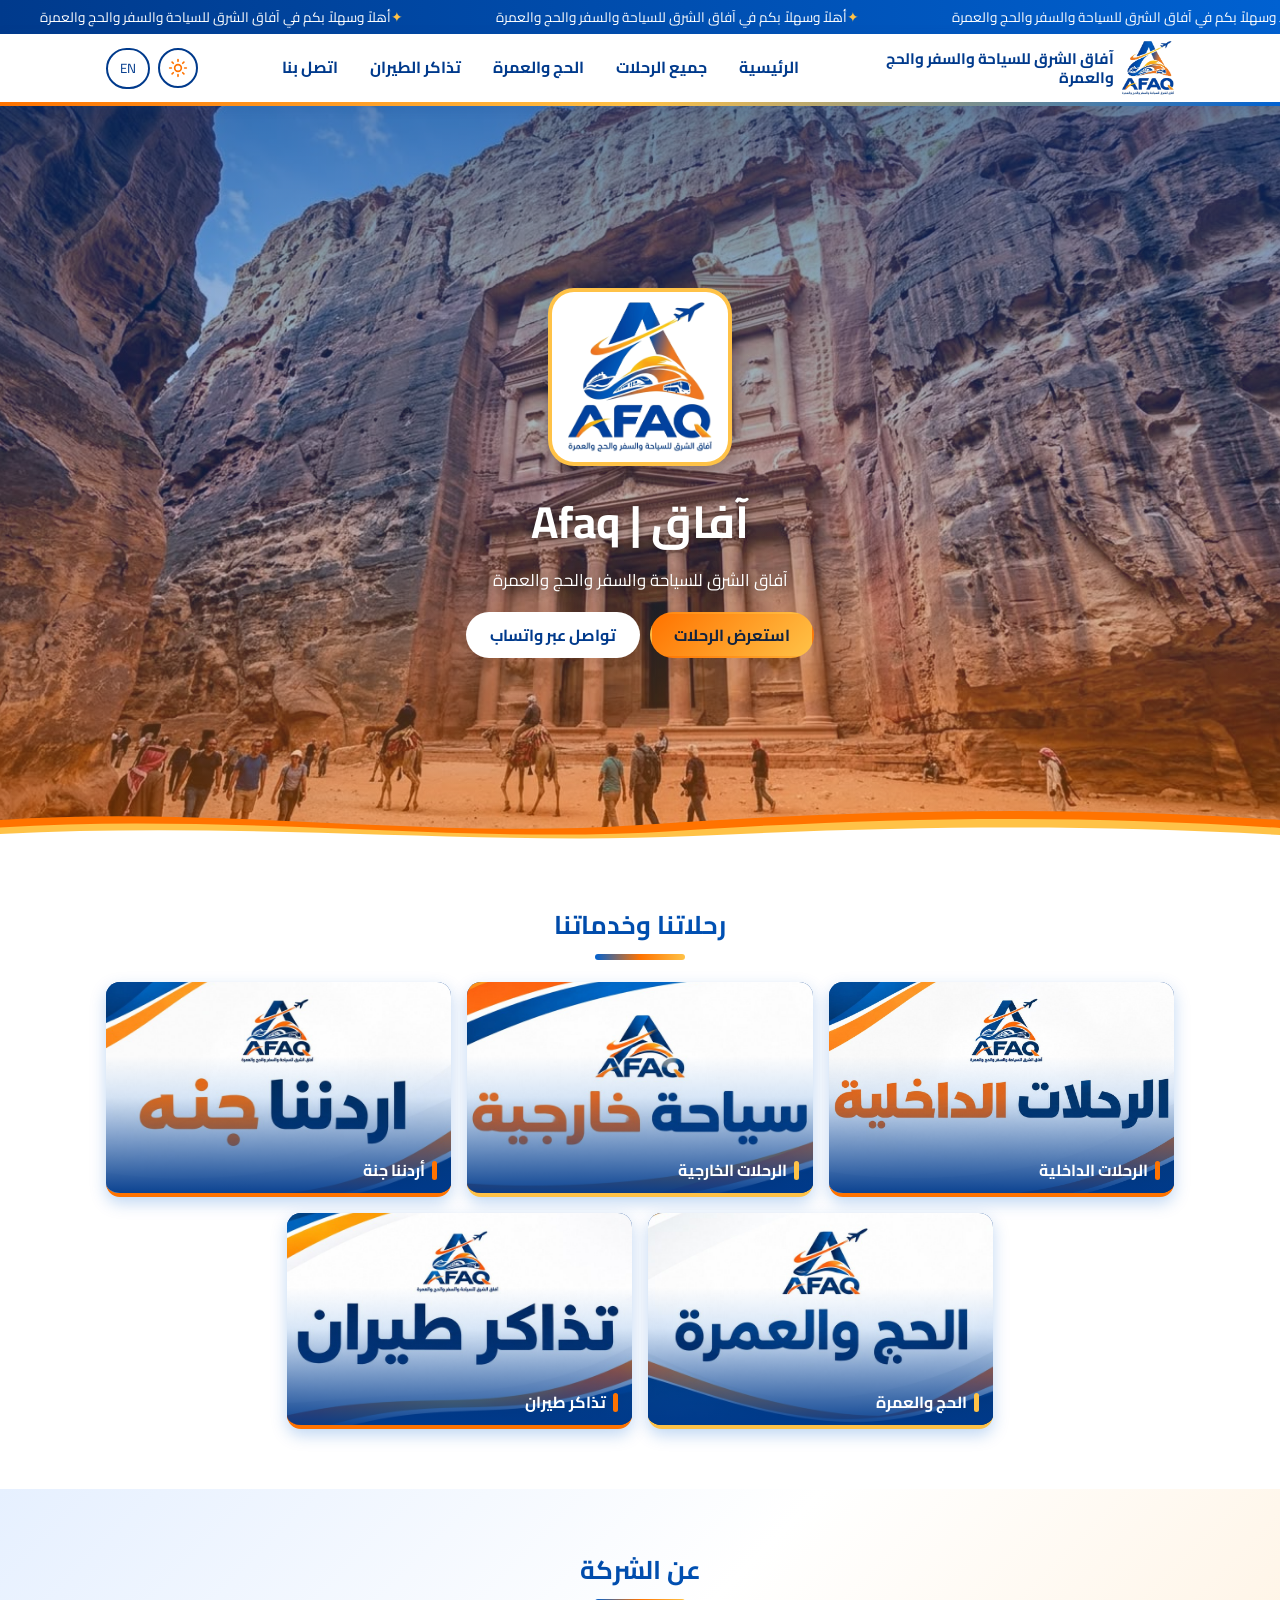
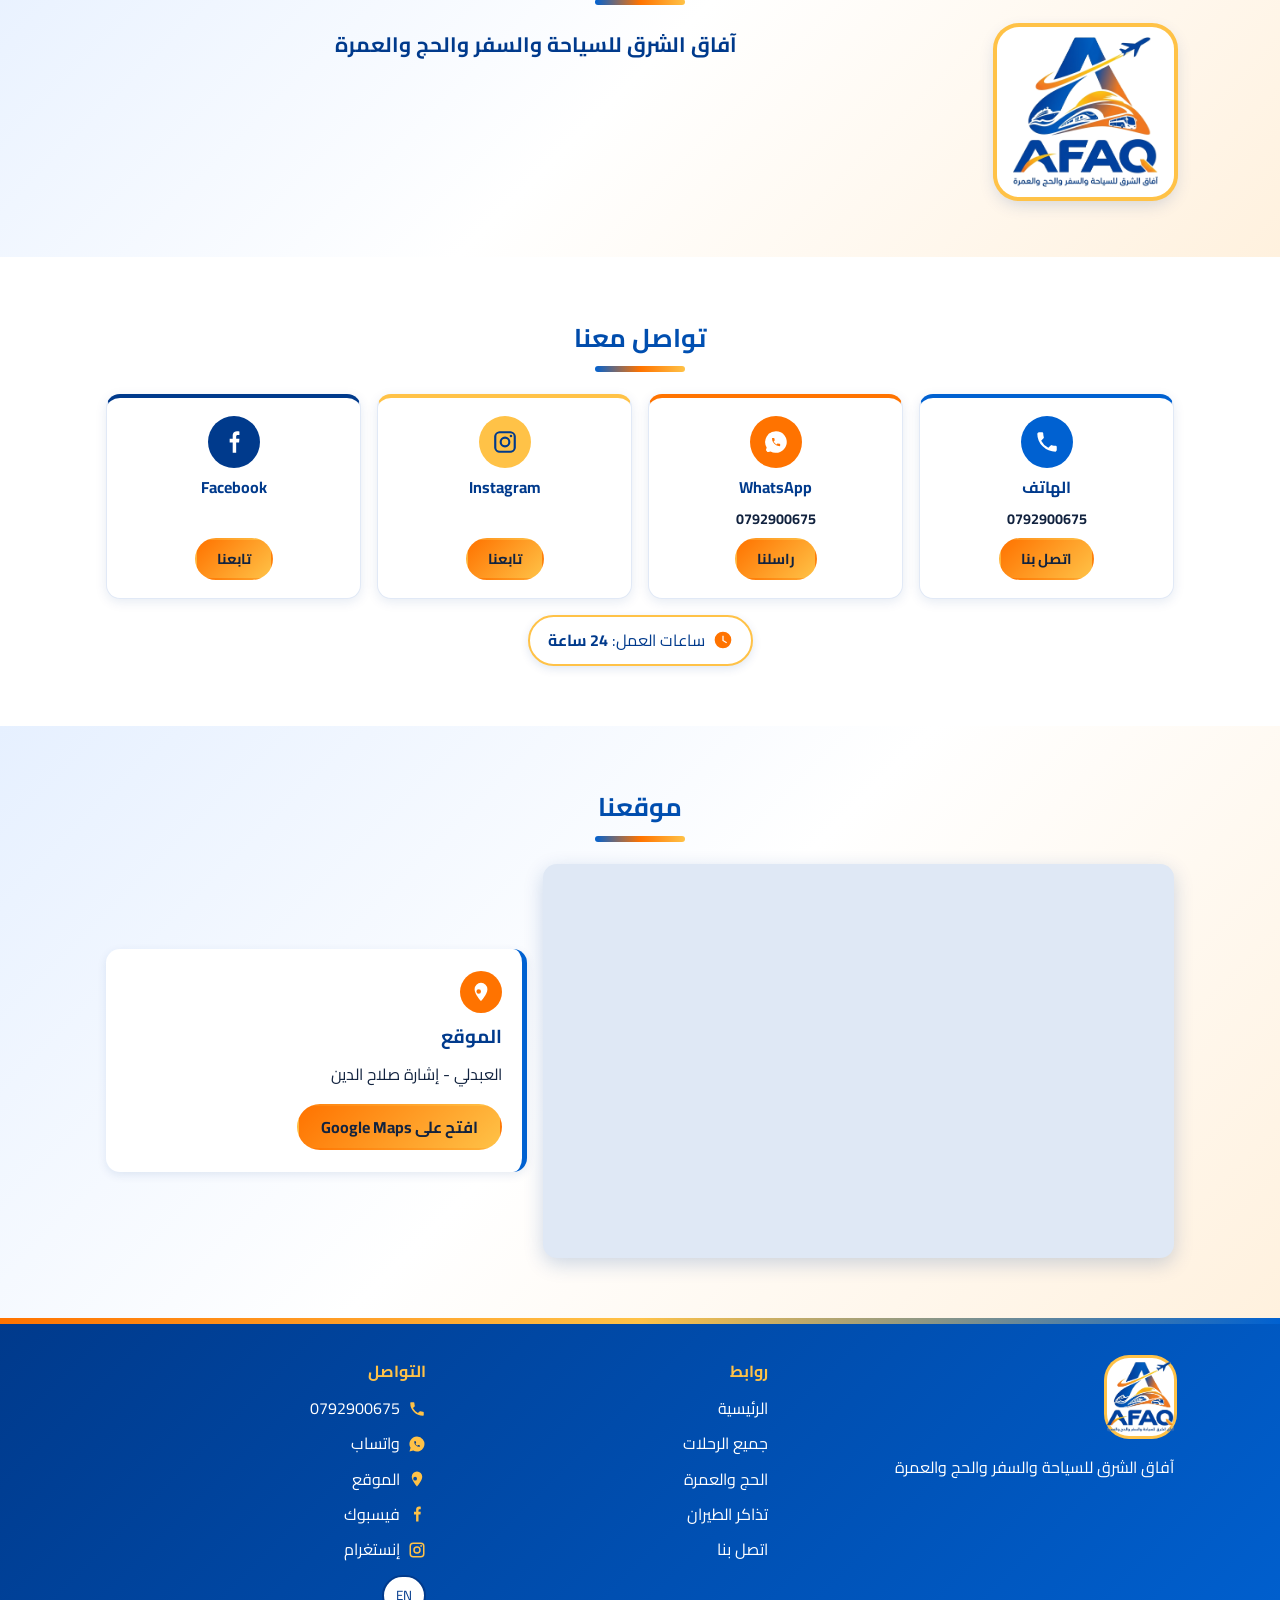
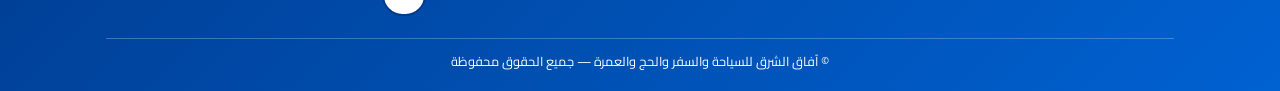
==== index.html @ 0cf2a1f5 "Update index.html" ====
<!DOCTYPE html>
<html lang="ar" dir="rtl">
<head>
    <link rel="icon" type="image/x-icon" href="favicon.png">
<meta charset="utf-8">
<meta name="viewport" content="width=device-width, initial-scale=1">
<title>آفاق | Afaq</title>
<link rel="icon" href="assets/logo/afaq-logo.png">
<link rel="stylesheet" href="css/style.css">
<link rel="stylesheet" href="css/responsive.css">
<link rel="stylesheet" href="css/pages.css">
<script>try{if(localStorage.getItem("afaq-theme")==="dark")document.documentElement.setAttribute("data-theme","dark")}catch(e){}</script>
<link rel="stylesheet" href="css/theme.css">
</head>
<body data-titlekey="brand">
<div class="ticker" role="marquee" aria-label="news"><div class="ticker-view"><div class="ticker-track" aria-live="off"><span data-i18n="ticker">أهلاً وسهلاً بكم في آفاق الشرق للسياحة والسفر والحج والعمرة</span><span data-i18n="ticker">أهلاً وسهلاً بكم في آفاق الشرق للسياحة والسفر والحج والعمرة</span><span data-i18n="ticker">أهلاً وسهلاً بكم في آفاق الشرق للسياحة والسفر والحج والعمرة</span><span data-i18n="ticker">أهلاً وسهلاً بكم في آفاق الشرق للسياحة والسفر والحج والعمرة</span><span data-i18n="ticker">أهلاً وسهلاً بكم في آفاق الشرق للسياحة والسفر والحج والعمرة</span><span data-i18n="ticker">أهلاً وسهلاً بكم في آفاق الشرق للسياحة والسفر والحج والعمرة</span><span data-i18n="ticker">أهلاً وسهلاً بكم في آفاق الشرق للسياحة والسفر والحج والعمرة</span><span data-i18n="ticker">أهلاً وسهلاً بكم في آفاق الشرق للسياحة والسفر والحج والعمرة</span><span data-i18n="ticker">أهلاً وسهلاً بكم في آفاق الشرق للسياحة والسفر والحج والعمرة</span><span data-i18n="ticker">أهلاً وسهلاً بكم في آفاق الشرق للسياحة والسفر والحج والعمرة</span><span data-i18n="ticker">أهلاً وسهلاً بكم في آفاق الشرق للسياحة والسفر والحج والعمرة</span><span data-i18n="ticker">أهلاً وسهلاً بكم في آفاق الشرق للسياحة والسفر والحج والعمرة</span></div></div></div>
<header class="nav"><div class="container">
<a class="nav-logo" href="index.html" aria-label="Afaq"><img src="assets/logo/afaq-logo.png" alt="Afaq"><span class="brand-name" data-i18n="company">آفاق الشرق للسياحة والسفر والحج والعمرة</span></a>
<nav class="nav-links" id="menu" aria-label="main">
<a href="index.html" data-i18n="nav_home">الرئيسية</a>
<a href="index.html#programs" data-i18n="nav_programs">جميع الرحلات</a>
<a href="pages/hajj-umrah.html" data-i18n="nav_hajj">الحج والعمرة</a>
<a href="pages/flight-tickets.html" data-i18n="nav_flights">تذاكر الطيران</a>
<a href="index.html#contact" data-i18n="nav_contact">اتصل بنا</a>
</nav>
<div class="nav-right"><button class="theme-btn" type="button" aria-label="التبديل إلى الوضع الداكن" aria-pressed="false"><svg class="i-sun" viewBox="0 0 24 24" aria-hidden="true"><circle cx="12" cy="12" r="4"/><path d="M12 2v2M12 20v2M4.93 4.93l1.41 1.41M17.66 17.66l1.41 1.41M2 12h2M20 12h2M4.93 19.07l1.41-1.41M17.66 6.34l1.41-1.41"/></svg><svg class="i-moon" viewBox="0 0 24 24" aria-hidden="true"><path d="M21 12.8A9 9 0 1111.2 3a7 7 0 009.8 9.8z"/></svg></button><button class="lang-btn" type="button">EN</button><button class="menu-btn" type="button" aria-label="menu" aria-controls="menu" aria-expanded="false">☰</button></div>
</div></header>
<main>
<section class="hero" id="home"><div class="slides">
<img class="slide active" src="assets/images/hero/petra-hero.jpg" alt="البتراء" style="--pm:52% 50%" width="1280" height="714">
<img class="slide" src="assets/images/hero/makkah-madinah-hero.jpg" alt="مكة المكرمة والمدينة المنورة" style="--pm:28% 50%" loading="lazy" width="1280" height="714">
<img class="slide" src="assets/images/hero/ajloun-hero.jpg" alt="عجلون" style="--pm:30% 50%" loading="lazy" width="1280" height="853">
<img class="slide" src="assets/images/hero/egypt-pyramids-hero.jpg" alt="أهرامات الجيزة - مصر" style="--pm:48% 50%" loading="lazy" width="1280" height="714">
<img class="slide" src="assets/images/hero/wadi-rum-hero.jpg" alt="وادي رم" style="--pm:45% 50%" loading="lazy" width="1280" height="714">
<img class="slide" src="assets/images/hero/dubai-hero.jpg" alt="دبي" style="--pm:50% 50%" loading="lazy" width="1280" height="698">
<img class="slide" src="assets/images/hero/aqaba-hero.jpg" alt="العقبة" style="--pm:33% 50%" loading="lazy" width="1280" height="720">
<img class="slide" src="assets/images/hero/paris-hero.jpg" alt="باريس - برج إيفل" style="--pm:50% 50%" loading="lazy" width="1280" height="714">
</div>
<div class="hero-content"><span class="logo-plate"><img src="assets/logo/afaq-logo.png" alt="Afaq" width="144" height="150"></span>
<h1 data-i18n="brand">آفاق | Afaq</h1><p data-i18n="company">آفاق الشرق للسياحة والسفر والحج والعمرة</p>
<div class="btns"><a class="btn btn-or" href="#programs" data-i18n="hero_cta1">استعرض الرحلات</a><a class="btn btn-wh" href="https://wa.me/962792900675" target="_blank" rel="noopener" data-i18n="hero_cta2">تواصل عبر واتساب</a></div></div></section>
<section class="section" id="programs"><div class="container"><h2 class="sec-title" data-i18n="programs_title">رحلاتنا وخدماتنا</h2>
<div class="cards">
<a class="card" href="pages/aqaba-overnight.html"><img src="assets/images/cards/domestic-trips-banner.jpg" alt="" width="1200" height="750" loading="lazy"><h3 data-i18n="c1">c1</h3></a>
<a class="card" href="pages/international-trips.html"><img src="assets/images/cards/international-trips-banner.jpg" alt="" width="800" height="500" loading="lazy"><h3 data-i18n="c7">c7</h3></a>
<a class="card" href="pages/jordan-is-our-paradise.html"><img src="assets/images/cards/jordan-paradise-banner.jpg" alt="" width="800" height="500" loading="lazy"><h3 data-i18n="c4">c4</h3></a>
<a class="card" href="pages/hajj-umrah.html"><img src="assets/images/cards/hajj-umrah-banner.jpg" alt="" width="800" height="500" loading="lazy"><h3 data-i18n="c5">c5</h3></a>
<a class="card" href="pages/flight-tickets.html"><img src="assets/images/cards/flight-tickets-banner.jpg" alt="" width="800" height="500" loading="lazy"><h3 data-i18n="c6">c6</h3></a>
</div></div></section>
<section class="section alt" id="about"><div class="container"><h2 class="sec-title" data-i18n="about_title">عن الشركة</h2>
<div class="about"><span class="logo-plate"><img src="assets/logo/afaq-logo.png" alt="Afaq" loading="lazy"></span>
<div><h3 data-i18n="company">آفاق الشرق للسياحة والسفر والحج والعمرة</h3></div></div></div></section>
<section class="section" id="contact"><div class="container"><h2 class="sec-title" data-i18n="contact_title">تواصل معنا</h2>
<div class="ct-grid">
<div class="ct-card"><svg class="ic c-ico" viewBox="0 0 24 24" aria-hidden="true"><path d="M6.62 10.79a15.05 15.05 0 006.59 6.59l2.2-2.2a1 1 0 011.02-.24 11.36 11.36 0 003.58.57 1 1 0 011 1V20a1 1 0 01-1 1A17 17 0 013 4a1 1 0 011-1h3.5a1 1 0 011 1c0 1.25.2 2.45.57 3.57a1 1 0 01-.25 1.02z"/></svg><h3 data-i18n="lbl_phone">الهاتف</h3><p dir="ltr">0792900675</p><a class="btn btn-or" href="tel:+962792900675" data-i18n="btn_call">اتصل بنا</a></div>
<div class="ct-card"><svg class="ic c-ico" viewBox="0 0 24 24" aria-hidden="true"><path d="M12 2a10 10 0 00-8.6 15.1L2 22l5-1.3A10 10 0 1012 2z"/><path style="fill:var(--blue)" transform="translate(7 7) scale(.42)" d="M6.62 10.79a15.05 15.05 0 006.59 6.59l2.2-2.2a1 1 0 011.02-.24 11.36 11.36 0 003.58.57 1 1 0 011 1V20a1 1 0 01-1 1A17 17 0 013 4a1 1 0 011-1h3.5a1 1 0 011 1c0 1.25.2 2.45.57 3.57a1 1 0 01-.25 1.02z"/></svg><h3>WhatsApp</h3><p dir="ltr">0792900675</p><a class="btn btn-or" href="https://wa.me/962792900675" target="_blank" rel="noopener" data-i18n="btn_msg">راسلنا</a></div>
<div class="ct-card"><svg class="ic c-ico" viewBox="0 0 24 24" aria-hidden="true"><path fill="none" stroke="currentColor" stroke-width="2" d="M7 3h10a4 4 0 014 4v10a4 4 0 01-4 4H7a4 4 0 01-4-4V7a4 4 0 014-4z"/><circle cx="12" cy="12" r="4" fill="none" stroke="currentColor" stroke-width="2"/><circle cx="17.500" cy="6.500" r="1.200"/></svg><h3>Instagram</h3><a class="btn btn-or" href="https://www.instagram.com/afaq.trravel?mdxt=MW5kZTJ1Y2N6dGg1&amp;utm_source=qr" target="_blank" rel="noopener" data-i18n="btn_follow">تابعنا</a></div>
<div class="ct-card"><svg class="ic c-ico" viewBox="0 0 24 24" aria-hidden="true"><path d="M14 9V7c0-.9.3-1.500 1.600-1.500H17V2.200C16.700 2.200 15.800 2 14.800 2 12.400 2 10.800 3.500 10.800 6.100V9H8v3.500h2.800V22H14v-9.500h2.700L17 9z"/></svg><h3>Facebook</h3><a class="btn btn-or" href="https://www.facebook.com/share/19L39AtSsV/?mibextid=wwXIfr" target="_blank" rel="noopener" data-i18n="btn_follow">تابعنا</a></div>
</div>
<p class="hours"><svg class="ic" viewBox="0 0 24 24" aria-hidden="true"><path d="M12 2a10 10 0 100 20 10 10 0 000-20zm.75 5v5.200l4 2.400-.75 1.250-4.750-2.850V7z"/></svg><span><span data-i18n="lbl_hours">ساعات العمل</span>: <b data-i18n="hours_val">24 ساعة</b></span></p>
</div></section>
<section class="section alt" id="location"><div class="container"><h2 class="sec-title" data-i18n="loc_title">موقعنا</h2>
<div class="loc"><div class="map-wrap">
<!-- Map pin = coordinates of the supplied Google Maps link (31.9591338, 35.9202241). Change q= to move it. -->
<iframe src="https://www.google.com/maps?q=31.9591338,35.9202241&amp;z=17&amp;output=embed" title="Afaq location map" loading="lazy" referrerpolicy="no-referrer-when-downgrade" allowfullscreen></iframe></div>
<div class="loc-card"><svg class="ic c-ico" viewBox="0 0 24 24" aria-hidden="true"><path d="M12 2a7 7 0 00-7 7c0 5.25 7 13 7 13s7-7.75 7-13a7 7 0 00-7-7zm0 9.500A2.500 2.500 0 119.500 9 2.500 2.500 0 0112 11.500z"/></svg><h3 data-i18n="lbl_location">الموقع</h3><p data-i18n="loc_addr">العبدلي - إشارة صلاح الدين</p>
<a class="btn btn-or" href="https://maps.app.goo.gl/3E16qzeTnFBvjdeH8" target="_blank" rel="noopener" data-i18n="loc_btn">افتح على Google Maps</a></div></div></div></section>
</main>
<footer class="footer"><div class="container"><div class="f-grid">
<div><a class="logo-plate" href="index.html"><img src="assets/logo/afaq-logo.png" alt="Afaq"></a><p style="margin-top:10px" data-i18n="company">آفاق الشرق للسياحة والسفر والحج والعمرة</p></div>
<div><h4 data-i18n="footer_links">روابط</h4><ul>
<li><a href="index.html" data-i18n="nav_home">الرئيسية</a></li>
<li><a href="index.html#programs" data-i18n="nav_programs">جميع الرحلات</a></li>
<li><a href="pages/hajj-umrah.html" data-i18n="nav_hajj">الحج والعمرة</a></li>
<li><a href="pages/flight-tickets.html" data-i18n="nav_flights">تذاكر الطيران</a></li>
<li><a href="index.html#contact" data-i18n="nav_contact">اتصل بنا</a></li></ul></div>
<div><h4 data-i18n="footer_contact">التواصل</h4><ul>
<li><a class="fl" href="tel:+962792900675"><svg class="ic" viewBox="0 0 24 24" aria-hidden="true"><path d="M6.62 10.79a15.05 15.05 0 006.59 6.59l2.2-2.2a1 1 0 011.02-.24 11.36 11.36 0 003.58.57 1 1 0 011 1V20a1 1 0 01-1 1A17 17 0 013 4a1 1 0 011-1h3.5a1 1 0 011 1c0 1.25.2 2.45.57 3.57a1 1 0 01-.25 1.02z"/></svg><span dir="ltr">0792900675</span></a></li>
<li><a class="fl" href="https://wa.me/962792900675" target="_blank" rel="noopener"><svg class="ic" viewBox="0 0 24 24" aria-hidden="true"><path d="M12 2a10 10 0 00-8.6 15.1L2 22l5-1.3A10 10 0 1012 2z"/><path style="fill:var(--blue)" transform="translate(7 7) scale(.42)" d="M6.62 10.79a15.05 15.05 0 006.59 6.59l2.2-2.2a1 1 0 011.02-.24 11.36 11.36 0 003.58.57 1 1 0 011 1V20a1 1 0 01-1 1A17 17 0 013 4a1 1 0 011-1h3.5a1 1 0 011 1c0 1.25.2 2.45.57 3.57a1 1 0 01-.25 1.02z"/></svg><span data-i18n="lbl_whatsapp">واتساب</span></a></li>
<li><a class="fl" href="https://maps.app.goo.gl/3E16qzeTnFBvjdeH8" target="_blank" rel="noopener"><svg class="ic" viewBox="0 0 24 24" aria-hidden="true"><path d="M12 2a7 7 0 00-7 7c0 5.25 7 13 7 13s7-7.75 7-13a7 7 0 00-7-7zm0 9.500A2.500 2.500 0 119.500 9 2.500 2.500 0 0112 11.500z"/></svg><span data-i18n="lbl_location">الموقع</span></a></li>
<li><a class="fl" href="https://www.facebook.com/share/19L39AtSsV/?mibextid=wwXIfr" target="_blank" rel="noopener"><svg class="ic" viewBox="0 0 24 24" aria-hidden="true"><path d="M14 9V7c0-.9.3-1.500 1.600-1.500H17V2.200C16.700 2.200 15.800 2 14.800 2 12.400 2 10.800 3.500 10.800 6.100V9H8v3.500h2.800V22H14v-9.500h2.700L17 9z"/></svg><span data-i18n="lbl_fb">فيسبوك</span></a></li>
<li><a class="fl" href="https://www.instagram.com/afaq.trravel?mdxt=MW5kZTJ1Y2N6dGg1&amp;utm_source=qr" target="_blank" rel="noopener"><svg class="ic" viewBox="0 0 24 24" aria-hidden="true"><path fill="none" stroke="currentColor" stroke-width="2" d="M7 3h10a4 4 0 014 4v10a4 4 0 01-4 4H7a4 4 0 01-4-4V7a4 4 0 014-4z"/><circle cx="12" cy="12" r="4" fill="none" stroke="currentColor" stroke-width="2"/><circle cx="17.500" cy="6.500" r="1.200"/></svg><span data-i18n="lbl_ig">إنستغرام</span></a></li></ul>
<button class="lang-btn" type="button" style="margin-top:8px">EN</button></div>
</div><p class="copy">© <span data-i18n="company">آفاق الشرق للسياحة والسفر والحج والعمرة</span> — <span data-i18n="rights">جميع الحقوق محفوظة</span></p></div></footer>
<script src="js/language.js"></script>
<script src="js/main.js"></script>
<script src="js/theme.js"></script>
<script src="js/slider.js"></script>
</body>
</html>
---- css/style.css ----
@font-face{font-family:Cairo;font-weight:400;font-display:swap;src:url(../assets/fonts/cairo-arabic-400-normal.woff2) format("woff2");unicode-range:U+0600-06FF,U+200C-200E,U+2010-2011,U+204F,U+2E41,U+FB50-FDFF,U+FE80-FEFC}
@font-face{font-family:Cairo;font-weight:700;font-display:swap;src:url(../assets/fonts/cairo-arabic-700-normal.woff2) format("woff2");unicode-range:U+0600-06FF,U+200C-200E,U+2010-2011,U+204F,U+2E41,U+FB50-FDFF,U+FE80-FEFC}
@font-face{font-family:Cairo;font-weight:400;font-display:swap;src:url(../assets/fonts/cairo-latin-400-normal.woff2) format("woff2");unicode-range:U+0000-00FF,U+0131,U+0152-0153,U+2000-206F,U+20AC,U+2122}
@font-face{font-family:Cairo;font-weight:700;font-display:swap;src:url(../assets/fonts/cairo-latin-700-normal.woff2) format("woff2");unicode-range:U+0000-00FF,U+0131,U+0152-0153,U+2000-206F,U+20AC,U+2122}
@font-face{font-family:Montserrat;font-weight:400;font-display:swap;src:url(../assets/fonts/montserrat-latin-400-normal.woff2) format("woff2")}
@font-face{font-family:Montserrat;font-weight:700;font-display:swap;src:url(../assets/fonts/montserrat-latin-700-normal.woff2) format("woff2")}
:root{--blue:#003A8C;--blue2:#0061D1;--orange:#FF7300;--yellow:#FFC247;--white:#fff;--ink:#12233f;--soft:#f3f7fd;--r:14px}
*{box-sizing:border-box;margin:0;padding:0}
html{scroll-behavior:smooth;-webkit-text-size-adjust:100%}
body{font-family:Cairo,Montserrat,sans-serif;color:var(--ink);background:#fff;line-height:1.7;overflow-x:hidden}
html[lang=en] body{font-family:Montserrat,Cairo,sans-serif;line-height:1.6}
img{max-width:100%;display:block}
a{color:inherit;text-decoration:none}
:focus-visible{outline:3px solid var(--yellow);outline-offset:2px}
.container{width:100%;max-width:1100px;margin:0 auto;padding:0 16px}
/* ticker */
.ticker{display:flex;height:34px;background:var(--blue);color:#fff;direction:ltr;overflow:hidden}
.ticker-label{flex:none;background:var(--orange);font-weight:700;font-size:.78rem;padding:0 12px;display:flex;align-items:center;z-index:1}
.ticker-view{flex:1;overflow:hidden}
.ticker-track{display:flex;width:max-content;animation:tick 28s linear infinite;will-change:transform}
.ticker-track span{padding:0 2.5rem;white-space:nowrap;line-height:34px;font-size:.85rem;unicode-bidi:plaintext}
.ticker-track span::before{content:"✦";color:var(--yellow);margin-inline-end:.8rem}
@keyframes tick{to{transform:translateX(-50%)}}
/* nav */
.nav{position:sticky;top:0;z-index:50;background:#fff;box-shadow:0 2px 12px rgba(0,58,140,.12)}
.nav .container{display:flex;align-items:center;justify-content:space-between;height:60px;gap:8px}
.nav-logo img{height:46px;width:auto}
.menu-btn{width:44px;height:44px;border:0;background:var(--blue);border-radius:10px;color:#fff;font-size:1.4rem;cursor:pointer}
.nav-links{position:absolute;top:60px;inset-inline:0;background:#fff;display:none;flex-direction:column;padding:8px 16px 16px;box-shadow:0 10px 20px rgba(0,58,140,.15)}
.nav-links.open{display:flex}
.nav-links a{padding:12px 6px;font-weight:700;color:var(--blue);border-bottom:1px solid #e6edf8;min-height:44px}
.nav-links a:hover{color:var(--orange)}
.lang-btn{border:2px solid var(--blue);background:#fff;color:var(--blue);font:700 .85rem inherit;font-family:inherit;border-radius:999px;padding:6px 12px;cursor:pointer;min-height:40px}
.lang-btn:hover{background:var(--blue);color:#fff}
.nav-right{display:flex;gap:8px;align-items:center}
/* hero */
.hero{position:relative;min-height:80svh;display:grid;place-items:center;color:#fff;overflow:hidden;background:var(--blue)}
.slides,.slide{position:absolute;inset:0}
.slide{width:100%;height:100%;object-fit:cover;opacity:0;transition:opacity 1s ease}
.slide.active{opacity:1}
@media (max-width:700px){.slide{object-position:var(--pm,50% 50%)}}
.hero::after{content:"";position:absolute;inset:0;background:linear-gradient(180deg,rgba(0,30,80,.45),rgba(0,30,80,.6))}
.hero-content{position:relative;z-index:2;text-align:center;padding:32px 16px;width:100%}
.logo-plate{display:inline-block;background:#fff;border-radius:22px;padding:10px 16px;box-shadow:0 10px 30px rgba(0,0,0,.3)}
.logo-plate img{height:120px;width:auto}
.hero h1{font-size:2.1rem;margin-top:14px;text-shadow:0 2px 10px rgba(0,0,0,.5)}
.hero p{font-size:1.05rem;text-shadow:0 2px 8px rgba(0,0,0,.5);max-width:34ch;margin:6px auto 0}
.btns{display:flex;flex-wrap:wrap;gap:10px;justify-content:center;margin-top:18px}
.btn{display:inline-flex;align-items:center;justify-content:center;min-height:46px;padding:0 22px;border-radius:999px;font-weight:700;border:2px solid transparent;cursor:pointer;transition:.2s}
.btn-or{background:var(--orange);color:#fff}.btn-or:hover{background:#e56700;transform:translateY(-2px)}
.btn-wh{background:#fff;color:var(--blue)}.btn-wh:hover{background:var(--yellow)}
.btn-bl{background:var(--blue);color:#fff}.btn-bl:hover{background:var(--blue2)}
/* sections */
.section{padding:44px 0}
.section.alt{background:var(--soft)}
.sec-title{color:var(--blue);font-size:1.6rem;text-align:center;margin-bottom:22px;position:relative;padding-bottom:12px}
.sec-title::after{content:"";position:absolute;bottom:0;left:50%;transform:translateX(-50%);width:70px;height:5px;border-radius:5px;background:linear-gradient(90deg,var(--orange),var(--yellow))}
/* cards */
.cards{display:grid;grid-template-columns:repeat(2,1fr);gap:10px}
.card{position:relative;display:block;aspect-ratio:16/10;border-radius:var(--r);overflow:hidden;background:var(--blue);box-shadow:0 4px 14px rgba(0,58,140,.18);transition:transform .25s,box-shadow .25s;-webkit-tap-highlight-color:transparent}
.card img{width:100%;height:100%;object-fit:cover;transition:transform .5s}
.card::after{content:"";position:absolute;inset:auto 0 0 0;height:65%;background:linear-gradient(0deg,rgba(0,25,70,.9),transparent)}
.card h3{position:absolute;z-index:2;inset-inline:0;bottom:0;padding:8px 10px;color:#fff;font-size:.85rem;line-height:1.35}
.card:active{transform:scale(.97)}
.card:hover{transform:translateY(-4px);box-shadow:0 10px 22px rgba(0,58,140,.3)}
.card:hover img{transform:scale(1.07)}
/* about + contact */
.about{display:grid;gap:18px;text-align:center;justify-items:center}
.about h3{color:var(--blue);font-size:1.3rem}
.about .logo-plate{box-shadow:0 4px 18px rgba(0,58,140,.18);border:1px solid #e1e9f6}
.contact-grid{display:grid;grid-template-columns:1fr;gap:10px}
.c-item{display:flex;flex-direction:column;gap:2px;background:#fff;border-radius:var(--r);padding:14px 16px;border-inline-start:5px solid var(--orange);box-shadow:0 3px 10px rgba(0,58,140,.1);min-height:64px;word-break:break-word}
a.c-item:hover{border-color:var(--yellow);transform:translateY(-2px)}
.c-item small{color:var(--blue2);font-weight:700}
.c-item b{direction:ltr;unicode-bidi:plaintext;text-align:start}
/* footer */
.footer{background:var(--blue);color:#fff;padding:34px 0 18px}
.f-grid{display:grid;gap:22px}
.footer .logo-plate img{height:70px}
.footer h4{color:var(--yellow);margin-bottom:6px}
.footer li{list-style:none}
.footer a{display:inline-block;padding:4px 0}
.footer a:hover{color:var(--yellow)}
.copy{border-top:1px solid rgba(255,255,255,.25);margin-top:22px;padding-top:12px;font-size:.8rem;text-align:center}
@media (prefers-reduced-motion:reduce){*{scroll-behavior:auto!important;transition:none!important}.ticker-track{animation-duration:90s}}
/* icons */
.ic{width:20px;height:20px;flex:none;fill:currentColor}
.c-item{flex-direction:row;align-items:center;gap:12px}
.c-txt{display:flex;flex-direction:column;min-width:0}
.c-ico{width:42px;height:42px;padding:10px;border-radius:50%;background:var(--blue);color:#fff;transition:background .2s}
a.c-item:hover .c-ico{background:var(--orange)}
.footer a.fl{display:inline-flex;align-items:center;gap:8px}
.footer a.fl .ic{width:18px;height:18px;color:var(--yellow)}
/* location */
.loc{display:grid;gap:16px}
.map-wrap{border-radius:var(--r);overflow:hidden;box-shadow:0 6px 20px rgba(0,58,140,.2);aspect-ratio:4/3;background:#dfe8f5}
.map-wrap iframe{width:100%;height:100%;border:0;display:block}
.loc-card{background:#fff;border-radius:var(--r);padding:22px 20px;border-inline-start:5px solid var(--orange);box-shadow:0 3px 10px rgba(0,58,140,.1);display:flex;flex-direction:column;align-items:flex-start;gap:8px;justify-content:center}
.loc-card h3{color:var(--blue)}
.loc-card .btn{margin-top:8px}
/* contact cards */
.ct-grid{display:grid;grid-template-columns:repeat(2,1fr);gap:10px}
.ct-card{background:#fff;border-radius:var(--r);border:1px solid #e1e9f6;border-top:4px solid var(--orange);box-shadow:0 3px 12px rgba(0,58,140,.1);padding:18px 10px;display:flex;flex-direction:column;align-items:center;gap:6px;text-align:center;transition:transform .2s,box-shadow .2s}
.ct-card:hover{transform:translateY(-4px);box-shadow:0 10px 22px rgba(0,58,140,.2)}
.ct-card .c-ico{width:52px;height:52px;padding:13px}
.ct-card h3{color:var(--blue);font-size:1rem}
.ct-card p{font-weight:700;font-size:.9rem;word-break:break-word}
.ct-card .btn{margin-top:auto;min-height:42px;padding:0 20px;font-size:.9rem}
.hours{display:flex;align-items:center;justify-content:center;gap:8px;margin-top:16px;color:var(--blue)}
.hours .ic{color:var(--orange)}
/* brand in top bar */
.nav-logo{display:flex;align-items:center;gap:8px;min-width:0;flex:1}
.nav-logo img{flex:none}
.brand-name{color:var(--blue);font-weight:700;font-size:.72rem;line-height:1.25;min-width:0}
.nav-right{flex:none}
/* ===== vibrant brand palette (from the brand board) ===== */
:root{--grad-warm:linear-gradient(135deg,#FF7300,#FFC247);--grad-cool:linear-gradient(135deg,#003A8C,#0061D1);--tint:linear-gradient(135deg,#e6f0ff 0%,#fff 50%,#fff1de 100%)}
.ticker{background:linear-gradient(90deg,var(--blue),var(--blue2))}
.ticker-label{background:var(--grad-warm);color:#12233f}
.nav{border-bottom:4px solid transparent;border-image:linear-gradient(90deg,var(--orange),var(--yellow),var(--blue2)) 1}
.hero::after{background:linear-gradient(180deg,rgba(0,58,140,.6) 0%,rgba(0,97,209,.25) 55%,rgba(255,115,0,.4) 100%)}
.logo-plate{box-shadow:0 0 0 4px var(--yellow),0 10px 30px rgba(0,0,0,.3)}
.about .logo-plate{box-shadow:0 0 0 4px var(--yellow),0 6px 18px rgba(0,58,140,.2);border:0}
.hero h1{color:#fff}
.btn-or{background:var(--grad-warm);color:#12233f;border-color:transparent}
.btn-or:hover{background:linear-gradient(135deg,#ff8a1f,#ffd36b);color:#12233f}
.btn-bl{background:var(--grad-cool)}
.btn-bl:hover{background:linear-gradient(135deg,#0061D1,#2a85f0)}
#programs{position:relative}
#programs::before{content:"";position:absolute;left:0;right:0;top:-39px;height:40px;pointer-events:none;z-index:3;background:url("data:image/svg+xml,%3Csvg xmlns='http://www.w3.org/2000/svg' viewBox='0 0 1440 80' preserveAspectRatio='none'%3E%3Cpath fill='%23FF7300' d='M0 30C240 0 480 70 720 40S1200 0 1440 30V80H0z'/%3E%3Cpath fill='%23FFC247' d='M0 45C260 15 520 80 760 52S1200 18 1440 46V80H0z'/%3E%3Cpath fill='%23fff' d='M0 58C280 32 540 82 780 62S1220 38 1440 60V80H0z'/%3E%3C/svg%3E") center/100% 100% no-repeat}
.section.alt{background:var(--tint)}
.sec-title{background:var(--grad-cool);-webkit-background-clip:text;background-clip:text;-webkit-text-fill-color:transparent;color:var(--blue)}
.sec-title::after{height:6px;width:90px;background:linear-gradient(90deg,var(--blue2),var(--orange),var(--yellow))}
.card::after{background:linear-gradient(0deg,rgba(0,58,140,.95),rgba(0,97,209,.15) 70%,transparent)}
.card{box-shadow:0 6px 16px rgba(0,97,209,.25);border-bottom:4px solid var(--orange)}
.card:nth-child(even){border-bottom-color:var(--yellow)}
.card:hover{box-shadow:0 12px 24px rgba(255,115,0,.35)}
.card h3{display:flex;align-items:center;gap:7px}
.card h3::before{content:"";flex:none;width:5px;height:1.2em;border-radius:3px;background:var(--orange)}
.card:nth-child(even) h3::before{background:var(--yellow)}
.ct-card{border-top-color:var(--a,var(--orange))}
.ct-card:nth-child(1){--a:var(--blue2)}
.ct-card:nth-child(2){--a:var(--orange)}
.ct-card:nth-child(3){--a:var(--yellow);--ic:var(--blue)}
.ct-card:nth-child(4){--a:var(--blue)}
.ct-card .c-ico{background:var(--a);color:var(--ic,#fff)}
.ct-card .c-ico path[style]{fill:var(--a)!important}
.ct-card:hover{box-shadow:0 10px 22px rgba(0,97,209,.25)}
.hours{background:#fff;border-radius:999px;padding:10px 18px;width:fit-content;margin-inline:auto;box-shadow:0 3px 10px rgba(0,58,140,.12);border:2px solid var(--yellow)}
.loc-card{border-inline-start-color:var(--blue2)}
.loc-card .c-ico{background:var(--orange)}
.footer{background:var(--grad-cool);border-top:6px solid transparent;border-image:linear-gradient(90deg,var(--orange),var(--yellow),var(--blue2)) 1}
.footer .logo-plate{box-shadow:0 0 0 3px var(--yellow)}
---- css/responsive.css ----
@media (max-width:359px){.logo-plate img{height:92px}.hero h1{font-size:1.7rem}.card h3{font-size:.75rem;padding:6px 8px}.btn{padding:0 16px}}
@media (min-width:700px){
.cards{grid-template-columns:repeat(3,1fr);gap:16px}.card h3{font-size:1rem;padding:12px 14px}
.contact-grid{grid-template-columns:repeat(2,1fr)}.f-grid{grid-template-columns:1.2fr 1fr 1fr}
.about{grid-template-columns:auto 1fr;text-align:start;gap:32px}.hero{min-height:82vh}.hero h1{font-size:2.8rem}.logo-plate img{height:150px}}
@media (min-width:1024px){
.menu-btn{display:none}
.nav-links{position:static;display:flex;flex-direction:row;box-shadow:none;padding:0;gap:4px}
.nav-links a{border:0;padding:8px 14px;border-radius:999px;display:flex;align-items:center;min-height:40px}
.nav-links a:hover{background:var(--soft)}
.nav .container{height:68px}.nav-logo img{height:54px}
.contact-grid{grid-template-columns:repeat(3,1fr)}.section{padding:60px 0}}
@media (min-width:700px){.loc{grid-template-columns:3fr 2fr;align-items:center}.map-wrap{aspect-ratio:16/10}}
@media (min-width:900px){.ct-grid{grid-template-columns:repeat(4,1fr);gap:16px}}
@media (max-width:359px){.brand-name{font-size:.62rem}.nav-logo img{height:38px}.nav .container{gap:4px;padding:0 10px}.lang-btn{padding:4px 8px;font-size:.75rem}}
@media (min-width:480px){.brand-name{font-size:.85rem}}
@media (min-width:1024px){.nav-logo{flex:none}.brand-name{font-size:.95rem;max-width:230px}.nav-links{flex:1;justify-content:center}}

/* home cards: keep the last (odd) row centered after removing a card */
.cards>.card:last-child:nth-child(odd){grid-column:1/-1;justify-self:center;width:calc(50% - 5px)}
@media (min-width:700px){
.cards{display:flex;flex-wrap:wrap;justify-content:center}
.cards>.card,.cards>.card:last-child:nth-child(odd){width:calc((100% - 32px)/3);grid-column:auto}}
---- css/pages.css ----
.page-hero{position:relative;aspect-ratio:16/9;max-height:62vh;min-height:200px;width:100%;background:var(--blue);overflow:hidden}
.page-hero img{width:100%;height:100%;object-fit:cover}
.page-hero::after{content:"";position:absolute;inset:0;background:linear-gradient(0deg,rgba(0,25,70,.85),transparent 60%)}
.page-hero h1{position:absolute;z-index:2;bottom:0;inset-inline:0;color:#fff;padding:16px;font-size:1.6rem;line-height:1.3;max-width:1100px;margin:0 auto}
.back{display:inline-flex;align-items:center;min-height:44px;color:var(--blue);font-weight:700;margin:12px 0}
.back:hover{color:var(--orange)}
.details{background:var(--soft);border-radius:var(--r);padding:24px 18px;text-align:center;border-top:5px solid var(--orange);margin:12px 0 40px}
.details h2{color:var(--blue);margin-bottom:6px}
.details p{margin-bottom:6px}
@media (min-width:700px){.page-hero h1{font-size:2.4rem;padding:24px 16px}}
.page-hero::after{background:linear-gradient(0deg,rgba(0,58,140,.95),rgba(0,97,209,.2) 60%,transparent)}
.page-hero{border-bottom:6px solid var(--orange)}
.page-hero h1::after{content:"";display:block;width:80px;height:6px;border-radius:6px;margin-top:8px;background:linear-gradient(90deg,var(--orange),var(--yellow))}
.details{background:linear-gradient(135deg,#e6f0ff,#fff1de);border-top-color:var(--blue2)}
---- css/theme.css ----
/* ===== Theme toggle (light = default, dark = html[data-theme=dark]) ===== */
.theme-btn{flex:none;width:40px;height:40px;display:grid;place-items:center;border:2px solid var(--blue);background:#fff;color:var(--orange);border-radius:50%;cursor:pointer;padding:0;transition:background .2s,color .2s,border-color .2s,transform .2s}
.theme-btn:hover{background:var(--blue);color:var(--yellow);transform:rotate(15deg)}
.theme-btn svg{width:20px;height:20px;fill:none;stroke:currentColor;stroke-width:2;stroke-linecap:round;stroke-linejoin:round}
.theme-btn .i-moon{display:none}
html[data-theme=dark] .theme-btn .i-sun{display:none}
html[data-theme=dark] .theme-btn .i-moon{display:block}
@media (max-width:359px){.theme-btn{width:34px;height:34px}.theme-btn svg{width:17px;height:17px}.nav-right{gap:4px}}
html.theme-anim *,html.theme-anim *::before,html.theme-anim *::after{transition:background-color .3s,color .3s,border-color .3s,box-shadow .3s!important}
@media (prefers-reduced-motion:reduce){html.theme-anim *{transition:none!important}}

/* ===== Dark palette ===== */
html[data-theme=dark]{
  color-scheme:dark;
  --blue:#1746A2;--orange:#FF8A35;
  --soft:#222B3D;
  --tint:linear-gradient(135deg,#141a2b 0%,#191F2E 50%,#1c2132 100%);
  --grad-cool:linear-gradient(135deg,#1746A2,#2a62c9);
  --grad-warm:linear-gradient(135deg,#FF8A35,#FFC247);
  --d-bg:#101522;--d-surface:#191F2E;--d-surface2:#222B3D;
  --d-text:#fff;--d-muted:#C5CCDA;--d-link:#8fb5ff;--d-line:#2d3850;
}
html[data-theme=dark] body{background:var(--d-bg);color:var(--d-text)}
/* top bar + menu */
html[data-theme=dark] .ticker{background:linear-gradient(90deg,#1746A2,#0f2f73)}
html[data-theme=dark] .nav{background:var(--d-surface);box-shadow:0 2px 14px rgba(0,0,0,.45)}
html[data-theme=dark] .nav-links{background:var(--d-surface);box-shadow:0 10px 20px rgba(0,0,0,.5)}
html[data-theme=dark] .nav-links a{color:var(--d-link);border-bottom-color:var(--d-line)}
html[data-theme=dark] .nav-links a:hover{color:var(--orange)}
html[data-theme=dark] .brand-name{color:var(--d-text)}
html[data-theme=dark] .lang-btn{background:var(--d-surface);color:var(--d-link);border-color:var(--d-link)}
html[data-theme=dark] .lang-btn:hover{background:var(--blue);color:#fff;border-color:var(--blue)}
html[data-theme=dark] .theme-btn{background:var(--d-surface);border-color:var(--d-link);color:var(--yellow)}
html[data-theme=dark] .theme-btn:hover{background:var(--blue);border-color:var(--blue)}
html[data-theme=dark] .btn-wh{background:#fff;color:#1746A2}
html[data-theme=dark] .btn-wh:hover{background:var(--yellow)}
/* sections + headings */
html[data-theme=dark] .section.alt{background:var(--tint)}
html[data-theme=dark] .sec-title{background:linear-gradient(135deg,#9dbdff,#fff);-webkit-background-clip:text;background-clip:text;-webkit-text-fill-color:transparent}
html[data-theme=dark] #programs::before{background-image:url("data:image/svg+xml,%3Csvg xmlns='http://www.w3.org/2000/svg' viewBox='0 0 1440 80' preserveAspectRatio='none'%3E%3Cpath fill='%23FF8A35' d='M0 30C240 0 480 70 720 40S1200 0 1440 30V80H0z'/%3E%3Cpath fill='%23FFC247' d='M0 45C260 15 520 80 760 52S1200 18 1440 46V80H0z'/%3E%3Cpath fill='%23101522' d='M0 58C280 32 540 82 780 62S1220 38 1440 60V80H0z'/%3E%3C/svg%3E")}
html[data-theme=dark] .about h3,html[data-theme=dark] .ct-card h3,html[data-theme=dark] .loc-card h3,html[data-theme=dark] .hours,html[data-theme=dark] .back,html[data-theme=dark] .details h2,html[data-theme=dark] .c-item small{color:var(--d-link)}
html[data-theme=dark] .back:hover{color:var(--orange)}
/* cards + contact */
html[data-theme=dark] .card{box-shadow:0 6px 16px rgba(0,0,0,.45)}
html[data-theme=dark] .card:hover{box-shadow:0 12px 24px rgba(255,138,53,.3)}
html[data-theme=dark] .c-item,html[data-theme=dark] .ct-card,html[data-theme=dark] .loc-card,html[data-theme=dark] .hours{background:var(--d-surface);box-shadow:0 3px 12px rgba(0,0,0,.4)}
html[data-theme=dark] .ct-card{border-color:var(--d-line);border-top-color:var(--a,var(--orange))}
html[data-theme=dark] .ct-card:nth-child(4){--a:#2a62c9}
html[data-theme=dark] .ct-card:hover{box-shadow:0 10px 22px rgba(0,0,0,.55)}
html[data-theme=dark] .hours{border-color:var(--yellow)}
html[data-theme=dark] .map-wrap{background:var(--d-surface2);box-shadow:0 6px 20px rgba(0,0,0,.45)}
html[data-theme=dark] .about .logo-plate{border-color:var(--d-line)}
html[data-theme=dark] .details{background:linear-gradient(135deg,#1c2a4d,#2a2230);border-top-color:var(--orange)}
html[data-theme=dark] .details p{color:var(--d-muted)}
/* footer */
html[data-theme=dark] .footer{background:linear-gradient(135deg,#0c1a3d,#1746A2)}
/* trips page: dropdowns, cards, modal */
html[data-theme=dark] .jp-dd-btn{background:var(--d-surface);color:var(--d-link);box-shadow:0 8px 24px rgba(0,0,0,.5)}
html[data-theme=dark] .jp-dd-ic{fill:var(--d-link)}
html[data-theme=dark] .jp-dd-list{background:var(--d-surface);border-color:var(--d-line);box-shadow:0 14px 34px rgba(0,0,0,.6)}
html[data-theme=dark] .jp-dd-list li{color:var(--d-text)}
html[data-theme=dark] .jp-dd-list li:hover,html[data-theme=dark] .jp-dd-list li.is-active{background:var(--d-surface2);color:var(--orange)}
html[data-theme=dark] .jp-dd-list li[aria-selected=true]{background:var(--grad-cool);color:#fff}
html[data-theme=dark] .trip{background:var(--d-surface);border-color:var(--d-line);border-bottom-color:var(--orange);box-shadow:0 4px 12px rgba(0,0,0,.4)}
html[data-theme=dark] .trip:nth-child(even){border-bottom-color:var(--yellow)}
html[data-theme=dark] .trip:hover{box-shadow:0 12px 26px rgba(255,138,53,.28)}
html[data-theme=dark] .trip-title{color:var(--d-text)}
html[data-theme=dark] .trip-price{color:var(--d-muted)}
html[data-theme=dark] .trip-btn:hover{color:#12233f}
html[data-theme=dark] .jp-empty{background:linear-gradient(135deg,#1c2a4d,#2a2230);color:var(--d-link)}
html[data-theme=dark] .jp-modal{background:var(--d-surface);color:var(--d-text);box-shadow:0 24px 60px rgba(0,0,0,.7)}
html[data-theme=dark] .jp-modal::backdrop{background:rgba(5,8,16,.78)}
html[data-theme=dark] .jp-m-sec h3{color:var(--d-link)}
html[data-theme=dark] .jp-m-content{background:var(--d-surface2);border-color:#3a4766;color:var(--d-muted)}
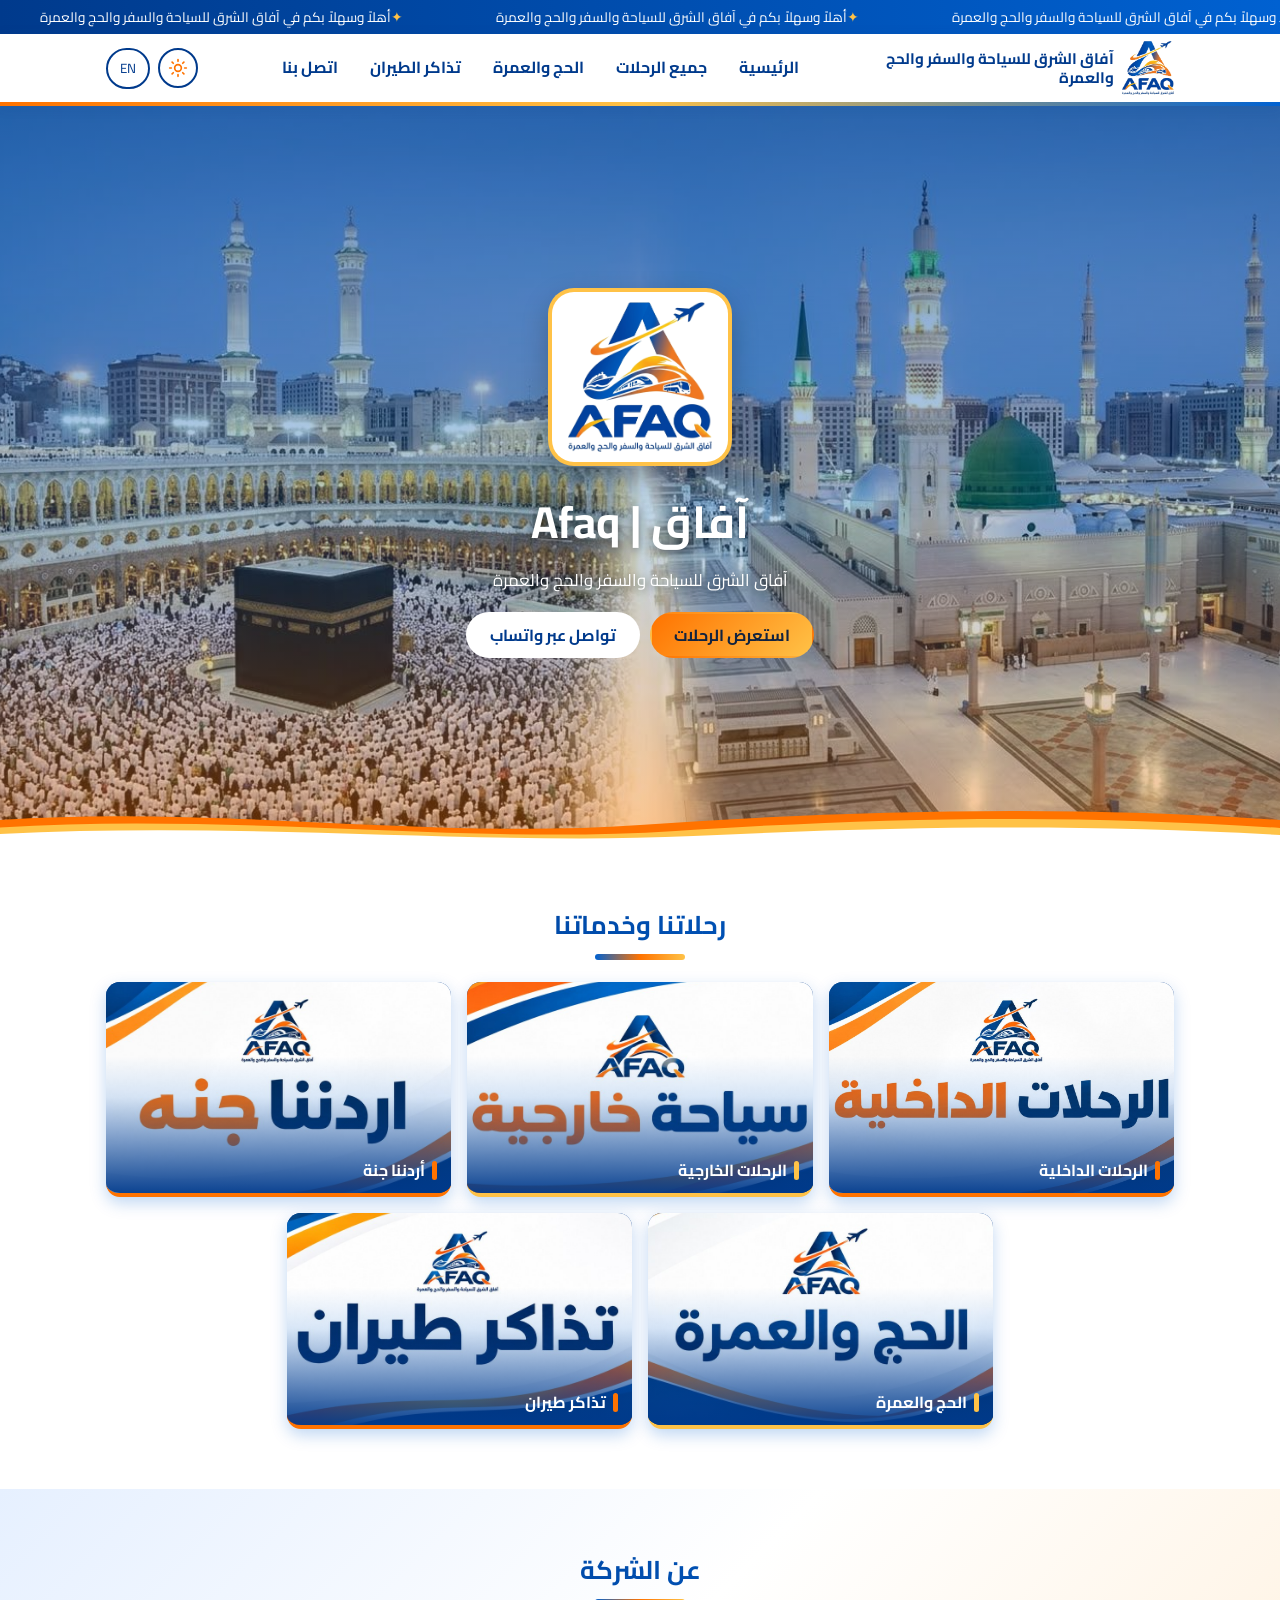
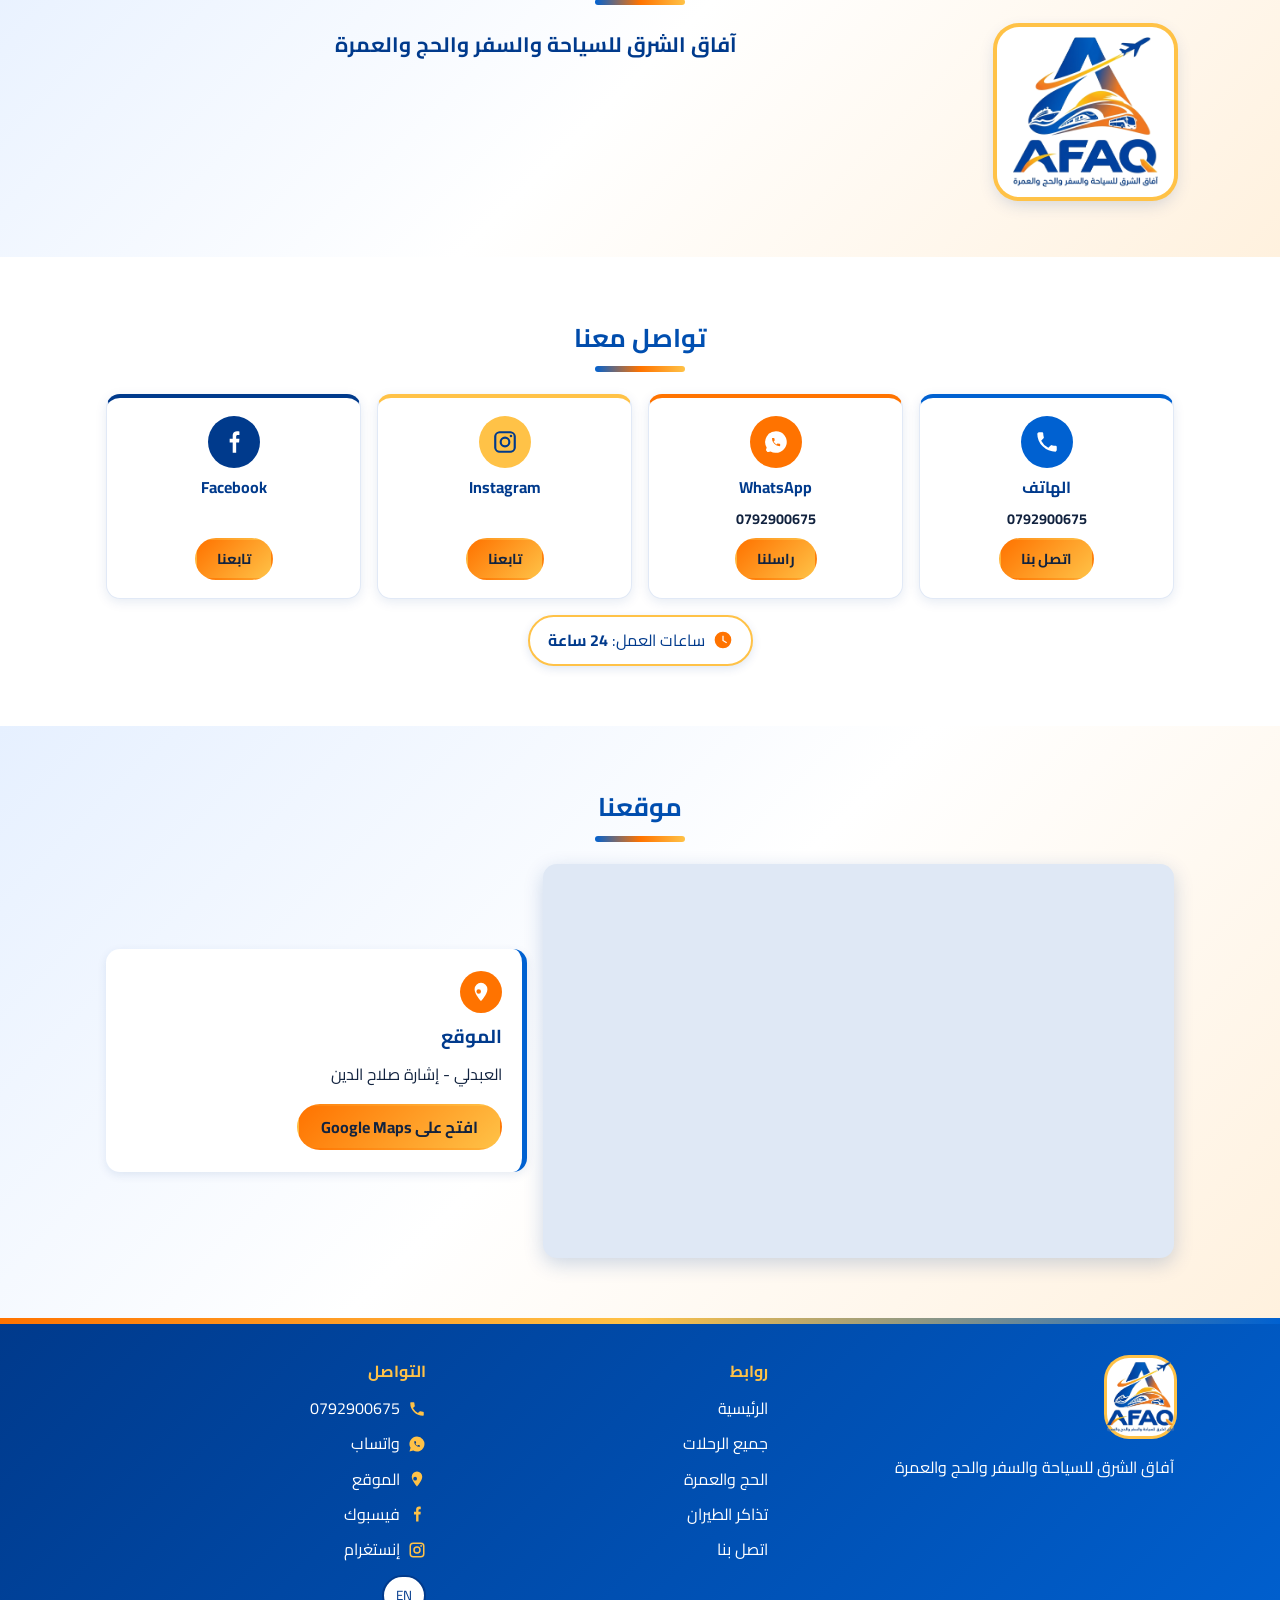
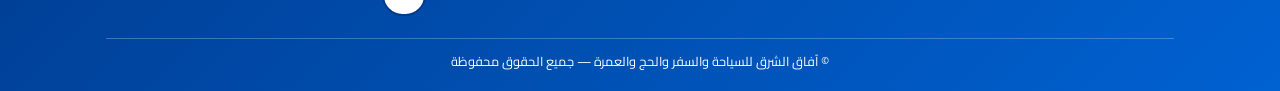
==== commit 9f3e7302: "Update index.html" ====
--- a/index.html
+++ b/index.html
@@ -5,7 +5,7 @@
 <meta charset="utf-8">
 <meta name="viewport" content="width=device-width, initial-scale=1">
 <title>آفاق | Afaq</title>
-<link rel="icon" href="assets/logo/afaq-logo.png">
+<link rel="icon" href="favicon.png">
 <link rel="stylesheet" href="css/style.css">
 <link rel="stylesheet" href="css/responsive.css">
 <link rel="stylesheet" href="css/pages.css">
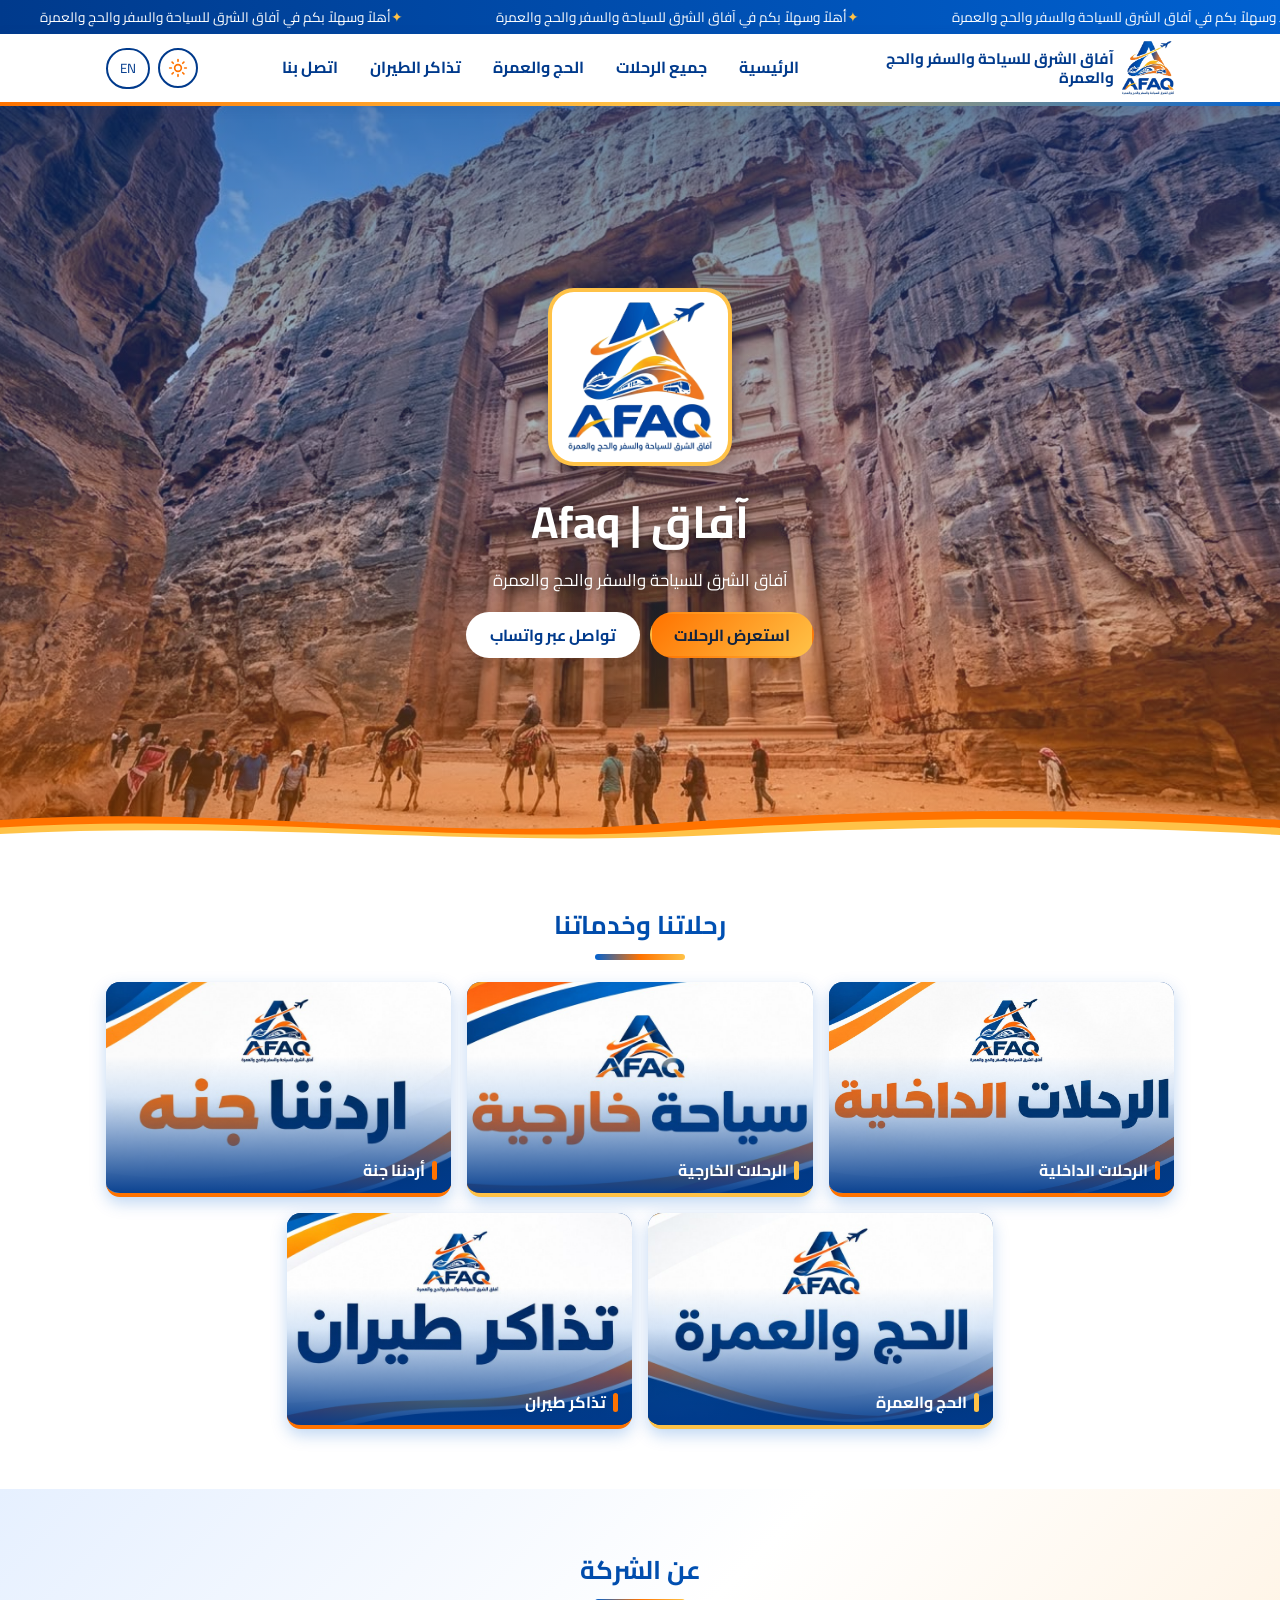
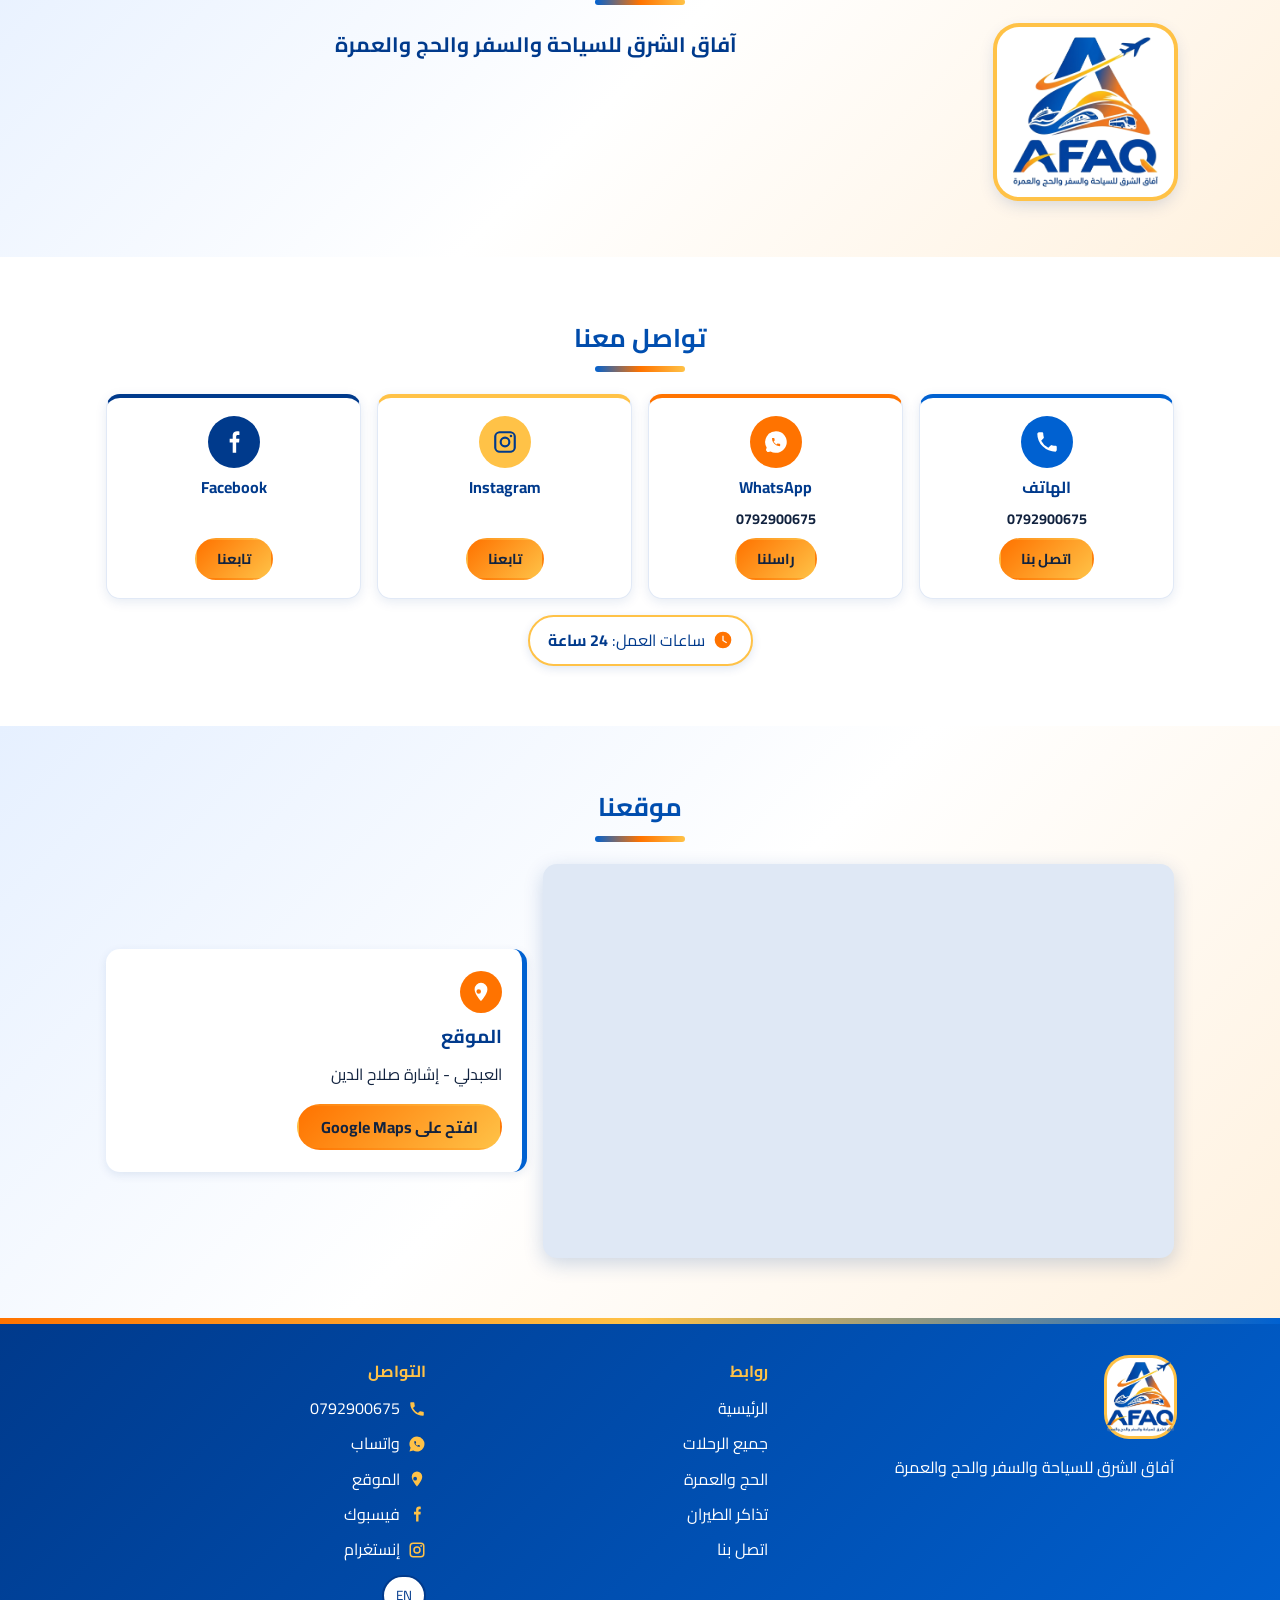
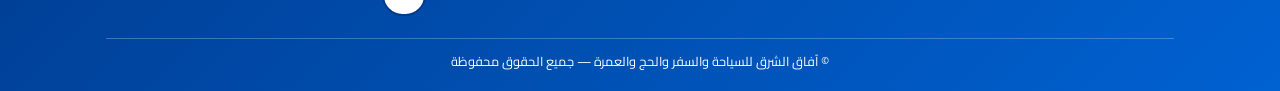
==== commit d501a83d: "Fix duplicate favicon link in index.html" ====
--- a/index.html
+++ b/index.html
@@ -1,7 +1,6 @@
 <!DOCTYPE html>
 <html lang="ar" dir="rtl">
 <head>
-    <link rel="icon" type="image/x-icon" href="favicon.png">
 <meta charset="utf-8">
 <meta name="viewport" content="width=device-width, initial-scale=1">
 <title>آفاق | Afaq</title>
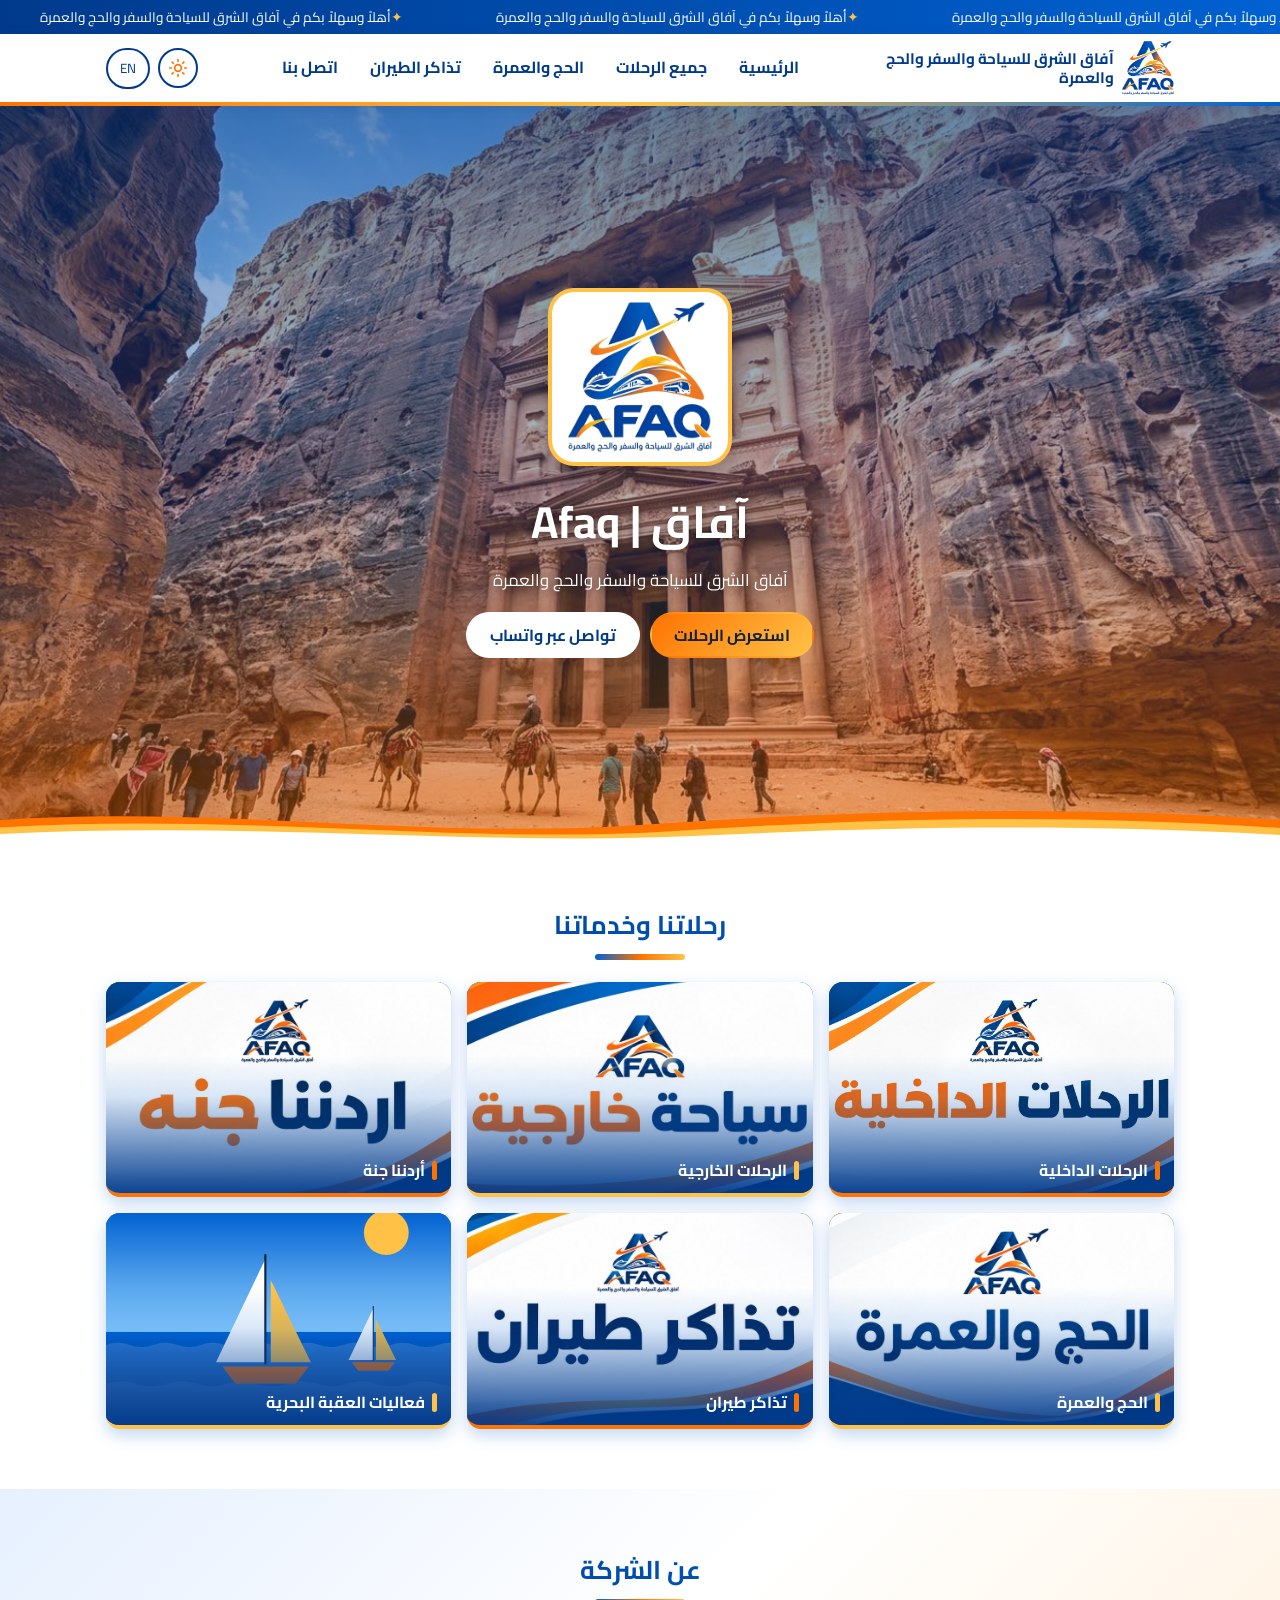
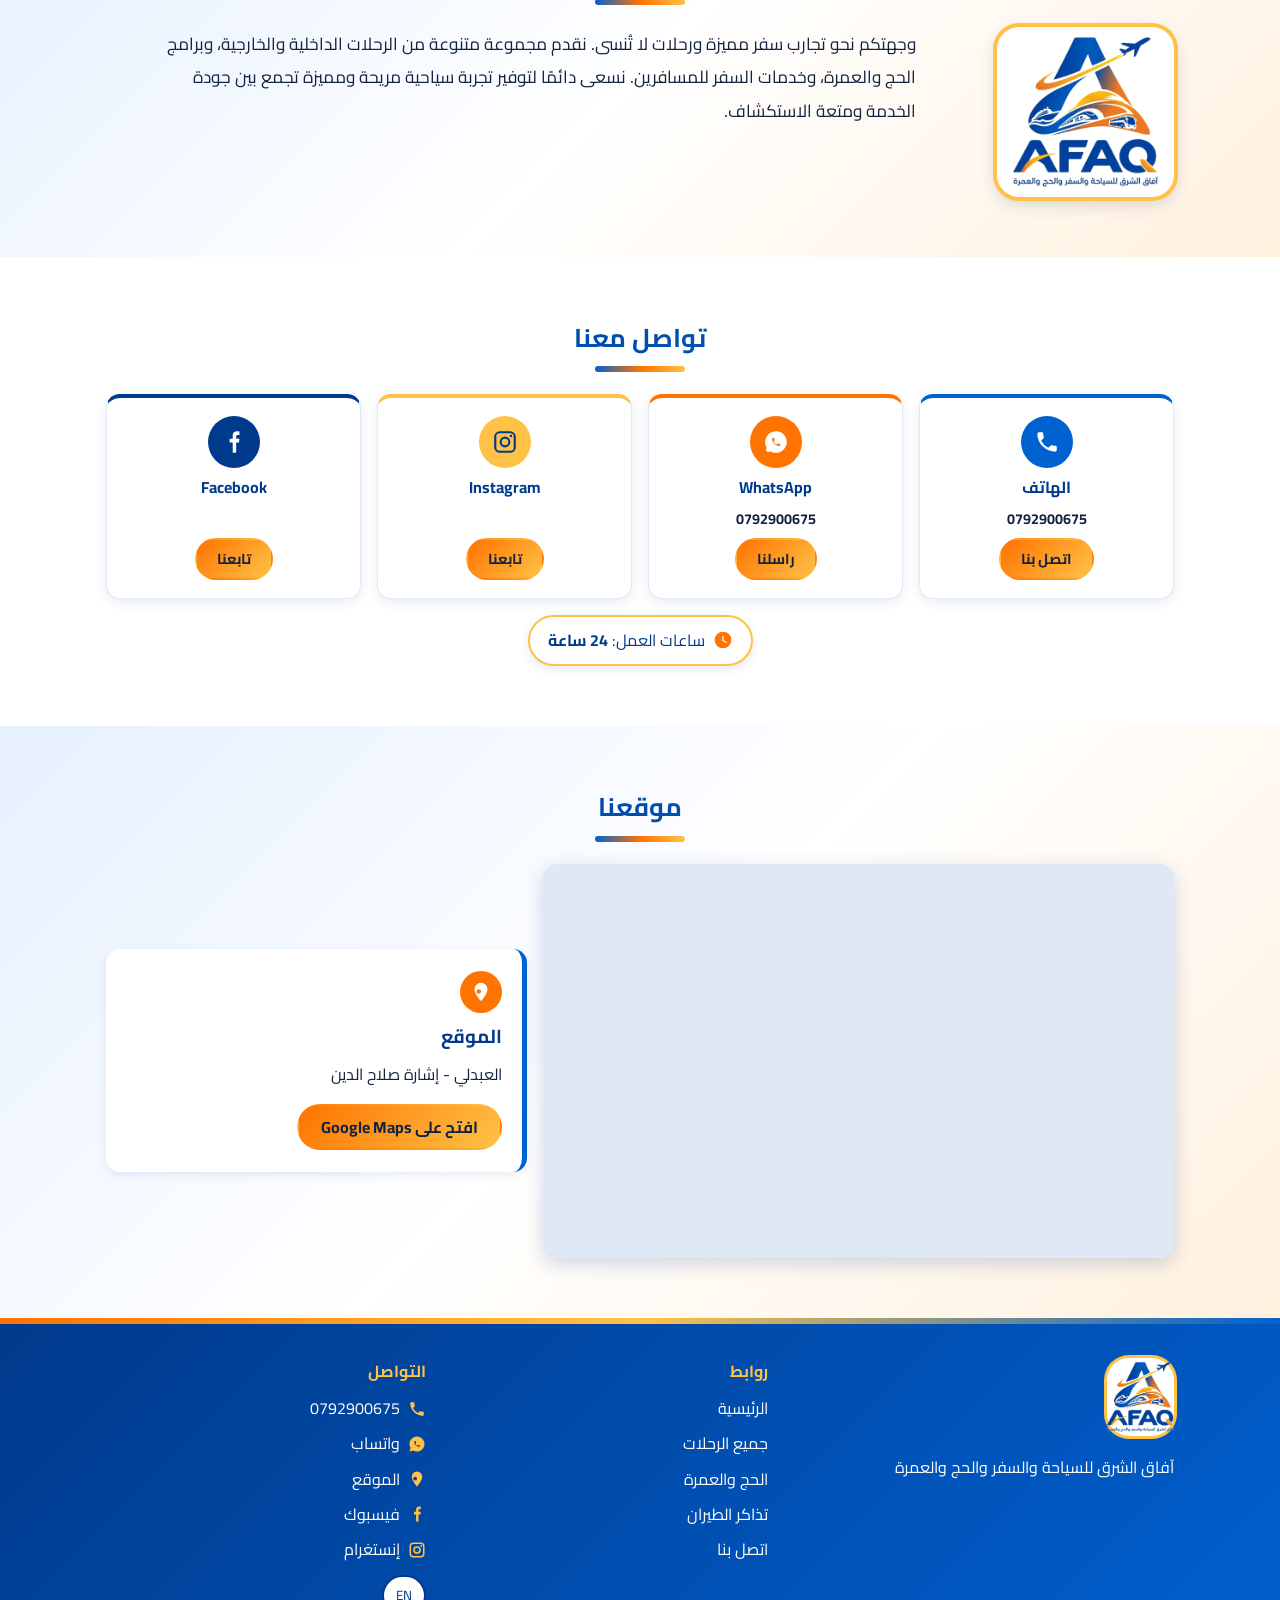
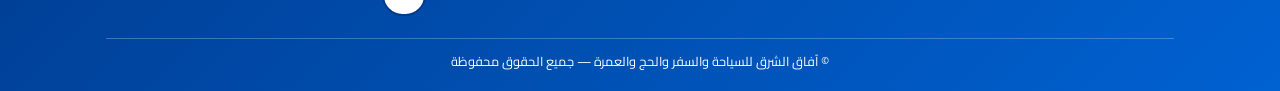
==== commit d52c5185: "Add files via upload" ====
--- a/index.html
+++ b/index.html
@@ -3,11 +3,17 @@
 <head>
 <meta charset="utf-8">
 <meta name="viewport" content="width=device-width, initial-scale=1">
-<title>آفاق | Afaq</title>
-<link rel="icon" href="favicon.png">
+<title>آفاق الشرق للسياحة والسفر والحج والعمرة | Afaq</title>
+<meta name="description" content="آفاق الشرق للسياحة والسفر والحج والعمرة: رحلات سياحية داخلية وخارجية، وبرامج الحج والعمرة، وتذاكر الطيران، وبرامج متنوعة في الأردن وغيرها.">
+<link rel="canonical" href="https://afaqtravel.site/">
+<link rel="icon" href="favicon.ico" sizes="any">
+<link rel="icon" type="image/png" sizes="48x48" href="assets/icons/favicon-48x48.png">
+<link rel="icon" type="image/png" sizes="96x96" href="assets/icons/favicon-96x96.png">
+<link rel="apple-touch-icon" sizes="180x180" href="assets/icons/apple-touch-icon.png">
 <link rel="stylesheet" href="css/style.css">
 <link rel="stylesheet" href="css/responsive.css">
 <link rel="stylesheet" href="css/pages.css">
+<link rel="stylesheet" href="css/events.css">
 <script>try{if(localStorage.getItem("afaq-theme")==="dark")document.documentElement.setAttribute("data-theme","dark")}catch(e){}</script>
 <link rel="stylesheet" href="css/theme.css">
 </head>
@@ -45,10 +51,11 @@
 <a class="card" href="pages/jordan-is-our-paradise.html"><img src="assets/images/cards/jordan-paradise-banner.jpg" alt="" width="800" height="500" loading="lazy"><h3 data-i18n="c4">c4</h3></a>
 <a class="card" href="pages/hajj-umrah.html"><img src="assets/images/cards/hajj-umrah-banner.jpg" alt="" width="800" height="500" loading="lazy"><h3 data-i18n="c5">c5</h3></a>
 <a class="card" href="pages/flight-tickets.html"><img src="assets/images/cards/flight-tickets-banner.jpg" alt="" width="800" height="500" loading="lazy"><h3 data-i18n="c6">c6</h3></a>
+<div class="card" id="ev-open" role="button" tabindex="0" aria-haspopup="dialog" aria-controls="ev-modal"><img src="assets/images/cards/aqaba-marine.svg" alt="" width="800" height="500" loading="lazy"><h3 data-i18n="c8">فعاليات العقبة البحرية</h3></div>
 </div></div></section>
 <section class="section alt" id="about"><div class="container"><h2 class="sec-title" data-i18n="about_title">عن الشركة</h2>
 <div class="about"><span class="logo-plate"><img src="assets/logo/afaq-logo.png" alt="Afaq" loading="lazy"></span>
-<div><h3 data-i18n="company">آفاق الشرق للسياحة والسفر والحج والعمرة</h3></div></div></div></section>
+<div class="about-text"><p class="about-desc" data-i18n="about_text">وجهتكم نحو تجارب سفر مميزة ورحلات لا تُنسى. نقدم مجموعة متنوعة من الرحلات الداخلية والخارجية، وبرامج الحج والعمرة، وخدمات السفر للمسافرين. نسعى دائمًا لتوفير تجربة سياحية مريحة ومميزة تجمع بين جودة الخدمة ومتعة الاستكشاف.</p></div></div></div></section>
 <section class="section" id="contact"><div class="container"><h2 class="sec-title" data-i18n="contact_title">تواصل معنا</h2>
 <div class="ct-grid">
 <div class="ct-card"><svg class="ic c-ico" viewBox="0 0 24 24" aria-hidden="true"><path d="M6.62 10.79a15.05 15.05 0 006.59 6.59l2.2-2.2a1 1 0 011.02-.24 11.36 11.36 0 003.58.57 1 1 0 011 1V20a1 1 0 01-1 1A17 17 0 013 4a1 1 0 011-1h3.5a1 1 0 011 1c0 1.25.2 2.45.57 3.57a1 1 0 01-.25 1.02z"/></svg><h3 data-i18n="lbl_phone">الهاتف</h3><p dir="ltr">0792900675</p><a class="btn btn-or" href="tel:+962792900675" data-i18n="btn_call">اتصل بنا</a></div>
@@ -81,9 +88,14 @@
 <li><a class="fl" href="https://www.instagram.com/afaq.trravel?mdxt=MW5kZTJ1Y2N6dGg1&amp;utm_source=qr" target="_blank" rel="noopener"><svg class="ic" viewBox="0 0 24 24" aria-hidden="true"><path fill="none" stroke="currentColor" stroke-width="2" d="M7 3h10a4 4 0 014 4v10a4 4 0 01-4 4H7a4 4 0 01-4-4V7a4 4 0 014-4z"/><circle cx="12" cy="12" r="4" fill="none" stroke="currentColor" stroke-width="2"/><circle cx="17.500" cy="6.500" r="1.200"/></svg><span data-i18n="lbl_ig">إنستغرام</span></a></li></ul>
 <button class="lang-btn" type="button" style="margin-top:8px">EN</button></div>
 </div><p class="copy">© <span data-i18n="company">آفاق الشرق للسياحة والسفر والحج والعمرة</span> — <span data-i18n="rights">جميع الحقوق محفوظة</span></p></div></footer>
+<dialog class="ev-modal" id="ev-modal" aria-labelledby="ev-title">
+<div class="ev-head"><h2 id="ev-title">فعاليات العقبة البحرية 🌊</h2><button class="ev-close" id="ev-close" type="button" aria-label="إغلاق">×</button></div>
+<div class="ev-wrap"><ul class="ev-grid" id="ev-grid"></ul></div>
+</dialog>
 <script src="js/language.js"></script>
 <script src="js/main.js"></script>
 <script src="js/theme.js"></script>
 <script src="js/slider.js"></script>
+<script src="js/events.js"></script>
 </body>
 </html>
--- a/css/style.css
+++ b/css/style.css
@@ -67,6 +67,9 @@
 /* about + contact */
 .about{display:grid;gap:18px;text-align:center;justify-items:center}
 .about h3{color:var(--blue);font-size:1.3rem}
+.about-text{max-width:760px}
+.about-desc{font-size:1.08rem;line-height:1.95;margin:0 0 16px}
+.about-text h3{font-size:1.15rem;font-weight:700;margin:0}
 .about .logo-plate{box-shadow:0 4px 18px rgba(0,58,140,.18);border:1px solid #e1e9f6}
 .contact-grid{display:grid;grid-template-columns:1fr;gap:10px}
 .c-item{display:flex;flex-direction:column;gap:2px;background:#fff;border-radius:var(--r);padding:14px 16px;border-inline-start:5px solid var(--orange);box-shadow:0 3px 10px rgba(0,58,140,.1);min-height:64px;word-break:break-word}
--- a/css/events.css
+++ b/css/events.css
@@ -0,0 +1,52 @@
+/* فعاليات العقبة البحرية — homepage card + popup. Self-contained (prefix ev-). */
+
+/* the homepage card is a div[role=button] so it can open the popup without navigating */
+.card[role=button]{cursor:pointer}
+
+/* lock background scroll while the popup is open */
+html.ev-lock{overflow:hidden}
+
+/* popup */
+.ev-modal{border:0;padding:0;margin:auto;width:min(900px,calc(100% - 24px));max-height:calc(100dvh - 24px);border-radius:18px;overflow:auto;overscroll-behavior:contain;background:#fff;color:var(--ink);box-shadow:0 24px 60px rgba(0,20,70,.5)}
+.ev-modal::backdrop{background:rgba(0,25,70,.65);backdrop-filter:blur(2px)}
+.ev-modal[open]{animation:ev-in .25s ease;display:block}
+.ev-modal[open]::backdrop{animation:ev-bd .25s ease}
+@keyframes ev-in{from{opacity:0;transform:translateY(18px) scale(.97)}to{opacity:1;transform:none}}
+@keyframes ev-bd{from{opacity:0}to{opacity:1}}
+
+.ev-head{position:sticky;top:0;z-index:2;display:flex;align-items:center;gap:12px;padding:16px 18px;background:var(--grad-cool);color:#fff;border-bottom:5px solid var(--orange)}
+.ev-head h2{flex:1;min-width:0;font-size:1.2rem;line-height:1.4;overflow-wrap:anywhere}
+.ev-close{flex:none;width:44px;height:44px;border:2px solid rgba(255,255,255,.7);border-radius:50%;background:rgba(255,255,255,.12);color:#fff;font-size:1.6rem;line-height:1;cursor:pointer;display:grid;place-items:center;transition:.2s;font-family:inherit}
+.ev-close:hover{background:var(--orange);border-color:var(--orange)}
+
+.ev-wrap{padding:16px}
+.ev-grid{list-style:none;display:grid;grid-template-columns:1fr;gap:14px}
+@media (min-width:540px){.ev-grid{grid-template-columns:repeat(2,1fr)}}
+@media (min-width:860px){.ev-grid{grid-template-columns:repeat(3,1fr)}}
+
+.ev-item{background:#fff;border:1px solid #e1e9f6;border-top:4px solid var(--orange);border-radius:var(--r);overflow:hidden;box-shadow:0 3px 12px rgba(0,58,140,.1);display:flex;flex-direction:column;transition:transform .2s,box-shadow .2s}
+.ev-item:nth-child(even){border-top-color:var(--yellow)}
+@media (hover:hover){.ev-item:hover{transform:translateY(-3px);box-shadow:0 10px 22px rgba(255,115,0,.22)}}
+.ev-media{aspect-ratio:4/3;background:var(--soft);overflow:hidden}
+.ev-media img{width:100%;height:100%;object-fit:cover}
+.ev-body{padding:12px 14px 14px;display:flex;flex-direction:column;gap:6px;flex:1}
+.ev-name{color:var(--blue);font-size:1.02rem;line-height:1.4}
+.ev-name-en{font-size:.82rem;color:var(--blue2);font-weight:700;margin-top:-4px}
+.ev-prices{display:flex;flex-direction:column;gap:6px;margin-top:4px}
+.ev-price{display:flex;align-items:center;justify-content:space-between;gap:8px;background:var(--grad-warm);color:var(--ink);border-radius:999px;padding:6px 14px;font-weight:700;font-size:.92rem;flex-wrap:wrap}
+.ev-price-label{font-size:.78rem;opacity:.85}
+.ev-price-val{font-family:Montserrat,Cairo,sans-serif;font-size:.95rem}
+.ev-diff{font-size:.8rem;color:var(--blue2);font-weight:700}
+.ev-note{font-size:.84rem;background:var(--soft);border-inline-start:4px solid var(--blue2);padding:6px 10px;border-radius:8px;line-height:1.55}
+
+@media (max-width:359px){.ev-head h2{font-size:1.05rem}.ev-wrap{padding:12px}}
+@media (prefers-reduced-motion:reduce){.ev-modal[open],.ev-modal[open]::backdrop,.ev-item{animation:none!important;transition:none!important}}
+
+/* dark theme */
+html[data-theme=dark] .ev-modal{background:var(--d-surface);color:var(--d-text);box-shadow:0 24px 60px rgba(0,0,0,.7)}
+html[data-theme=dark] .ev-modal::backdrop{background:rgba(5,8,16,.78)}
+html[data-theme=dark] .ev-item{background:var(--d-surface2);border-color:var(--d-line);box-shadow:0 4px 12px rgba(0,0,0,.4)}
+html[data-theme=dark] .ev-name{color:var(--d-link)}
+html[data-theme=dark] .ev-name-en,html[data-theme=dark] .ev-diff{color:var(--d-link)}
+html[data-theme=dark] .ev-media{background:var(--d-surface)}
+html[data-theme=dark] .ev-note{background:var(--d-surface);color:var(--d-muted)}
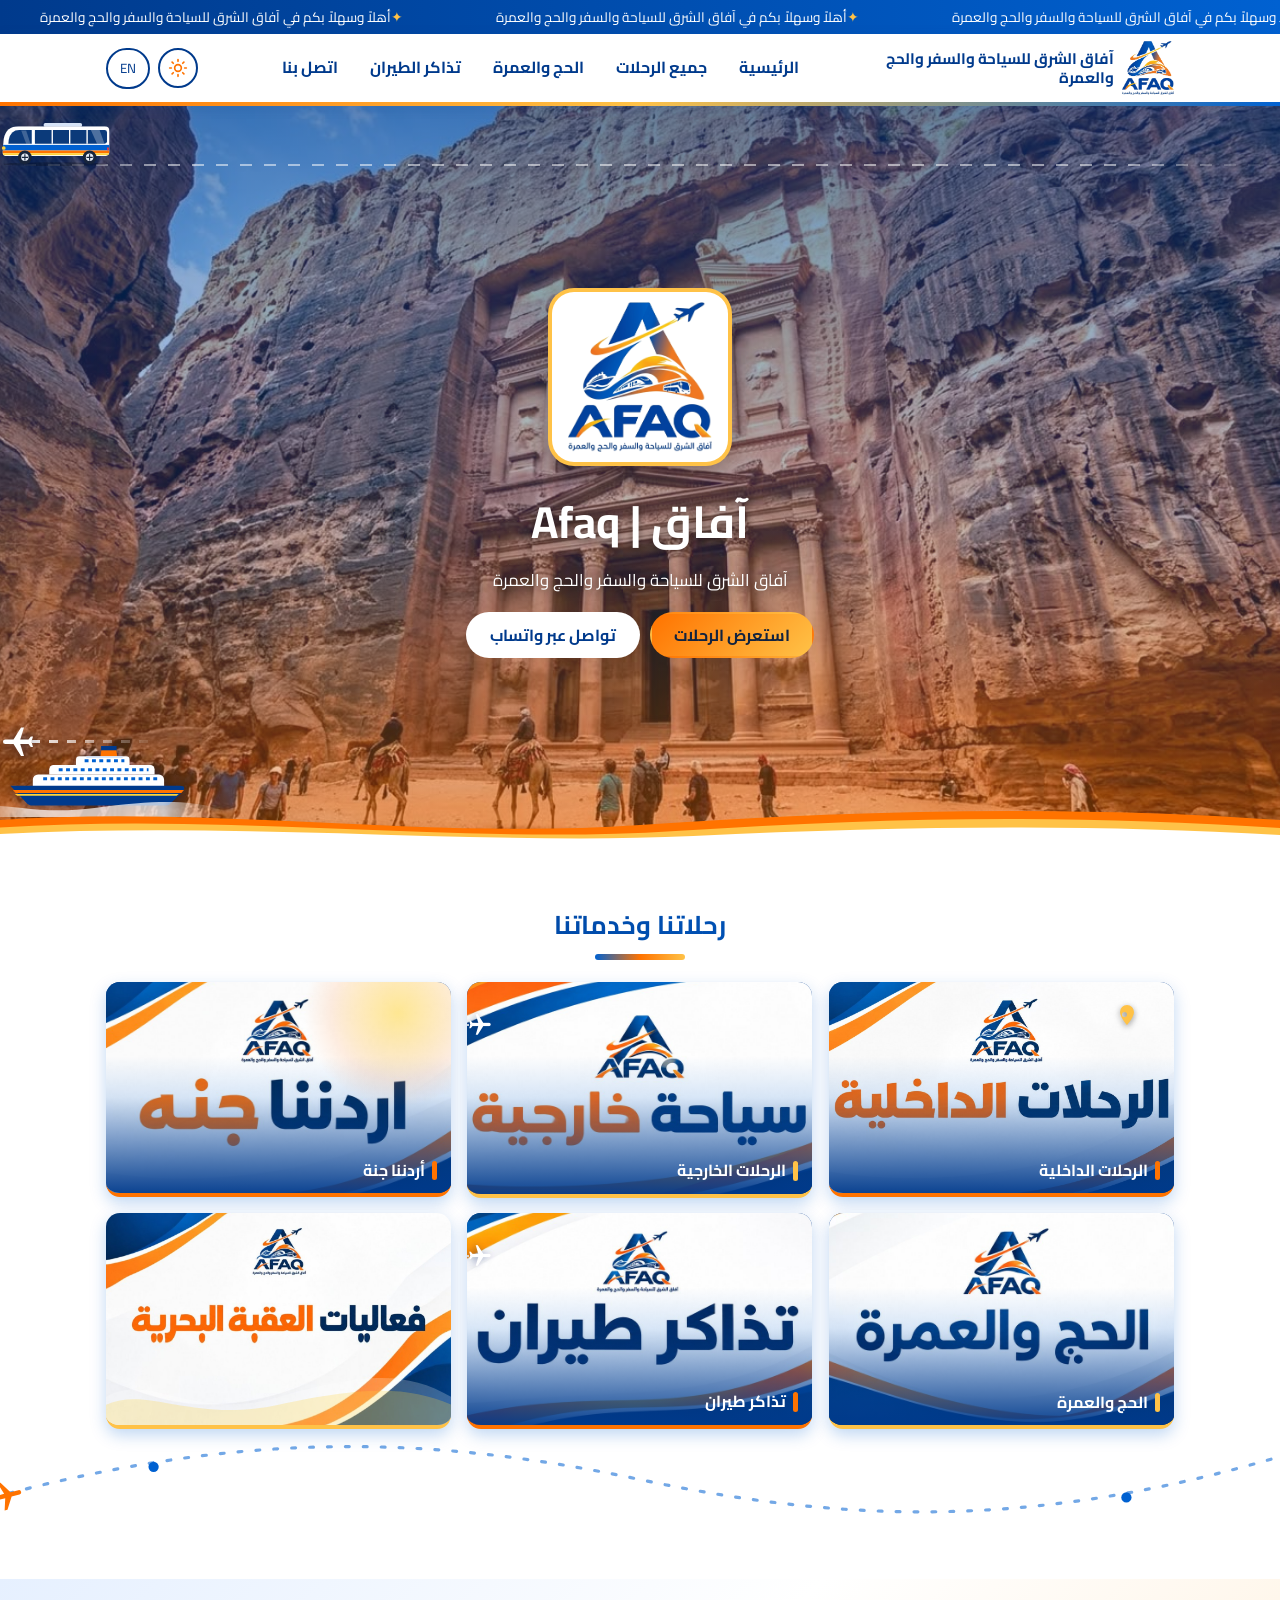
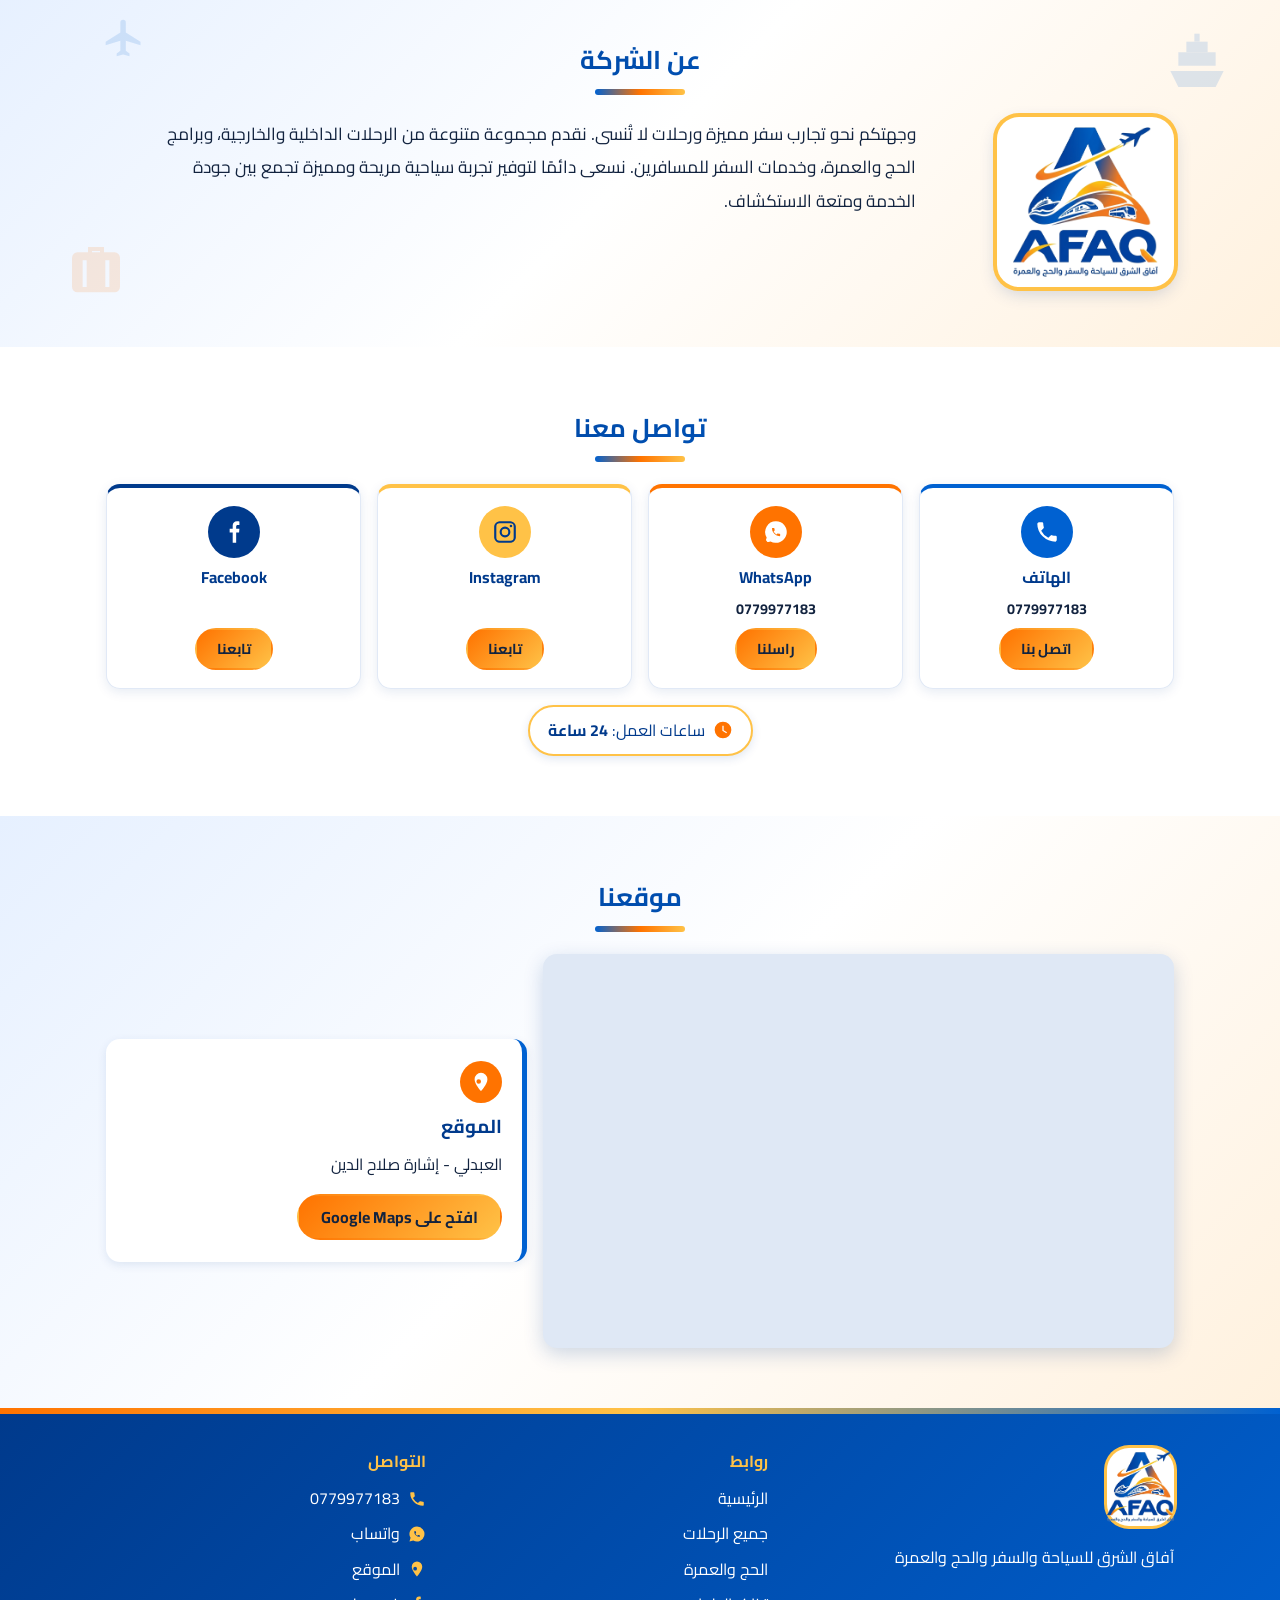
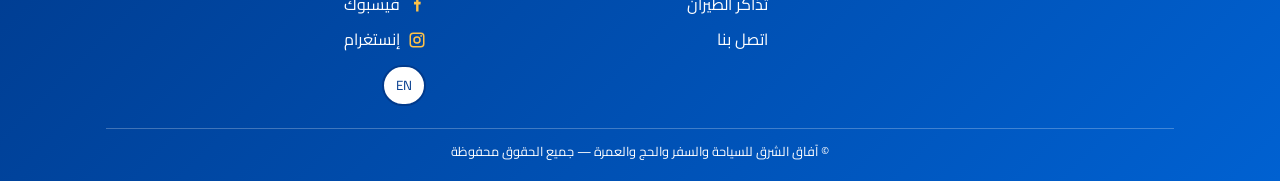
==== commit 0e098129: "Add files via upload" ====
--- a/index.html
+++ b/index.html
@@ -13,9 +13,10 @@
 <link rel="stylesheet" href="css/style.css">
 <link rel="stylesheet" href="css/responsive.css">
 <link rel="stylesheet" href="css/pages.css">
-<link rel="stylesheet" href="css/events.css">
+<link rel="stylesheet" href="css/events.css?v=3">
 <script>try{if(localStorage.getItem("afaq-theme")==="dark")document.documentElement.setAttribute("data-theme","dark")}catch(e){}</script>
 <link rel="stylesheet" href="css/theme.css">
+<link rel="stylesheet" href="css/motion.css?v=2">
 </head>
 <body data-titlekey="brand">
 <div class="ticker" role="marquee" aria-label="news"><div class="ticker-view"><div class="ticker-track" aria-live="off"><span data-i18n="ticker">أهلاً وسهلاً بكم في آفاق الشرق للسياحة والسفر والحج والعمرة</span><span data-i18n="ticker">أهلاً وسهلاً بكم في آفاق الشرق للسياحة والسفر والحج والعمرة</span><span data-i18n="ticker">أهلاً وسهلاً بكم في آفاق الشرق للسياحة والسفر والحج والعمرة</span><span data-i18n="ticker">أهلاً وسهلاً بكم في آفاق الشرق للسياحة والسفر والحج والعمرة</span><span data-i18n="ticker">أهلاً وسهلاً بكم في آفاق الشرق للسياحة والسفر والحج والعمرة</span><span data-i18n="ticker">أهلاً وسهلاً بكم في آفاق الشرق للسياحة والسفر والحج والعمرة</span><span data-i18n="ticker">أهلاً وسهلاً بكم في آفاق الشرق للسياحة والسفر والحج والعمرة</span><span data-i18n="ticker">أهلاً وسهلاً بكم في آفاق الشرق للسياحة والسفر والحج والعمرة</span><span data-i18n="ticker">أهلاً وسهلاً بكم في آفاق الشرق للسياحة والسفر والحج والعمرة</span><span data-i18n="ticker">أهلاً وسهلاً بكم في آفاق الشرق للسياحة والسفر والحج والعمرة</span><span data-i18n="ticker">أهلاً وسهلاً بكم في آفاق الشرق للسياحة والسفر والحج والعمرة</span><span data-i18n="ticker">أهلاً وسهلاً بكم في آفاق الشرق للسياحة والسفر والحج والعمرة</span></div></div></div>
@@ -43,7 +44,7 @@
 </div>
 <div class="hero-content"><span class="logo-plate"><img src="assets/logo/afaq-logo.png" alt="Afaq" width="144" height="150"></span>
 <h1 data-i18n="brand">آفاق | Afaq</h1><p data-i18n="company">آفاق الشرق للسياحة والسفر والحج والعمرة</p>
-<div class="btns"><a class="btn btn-or" href="#programs" data-i18n="hero_cta1">استعرض الرحلات</a><a class="btn btn-wh" href="https://wa.me/962792900675" target="_blank" rel="noopener" data-i18n="hero_cta2">تواصل عبر واتساب</a></div></div></section>
+<div class="btns"><a class="btn btn-or" href="#programs" data-i18n="hero_cta1">استعرض الرحلات</a><a class="btn btn-wh" href="https://wa.me/962779977183" target="_blank" rel="noopener" data-i18n="hero_cta2">تواصل عبر واتساب</a></div></div></section>
 <section class="section" id="programs"><div class="container"><h2 class="sec-title" data-i18n="programs_title">رحلاتنا وخدماتنا</h2>
 <div class="cards">
 <a class="card" href="pages/aqaba-overnight.html"><img src="assets/images/cards/domestic-trips-banner.jpg" alt="" width="1200" height="750" loading="lazy"><h3 data-i18n="c1">c1</h3></a>
@@ -51,15 +52,15 @@
 <a class="card" href="pages/jordan-is-our-paradise.html"><img src="assets/images/cards/jordan-paradise-banner.jpg" alt="" width="800" height="500" loading="lazy"><h3 data-i18n="c4">c4</h3></a>
 <a class="card" href="pages/hajj-umrah.html"><img src="assets/images/cards/hajj-umrah-banner.jpg" alt="" width="800" height="500" loading="lazy"><h3 data-i18n="c5">c5</h3></a>
 <a class="card" href="pages/flight-tickets.html"><img src="assets/images/cards/flight-tickets-banner.jpg" alt="" width="800" height="500" loading="lazy"><h3 data-i18n="c6">c6</h3></a>
-<div class="card" id="ev-open" role="button" tabindex="0" aria-haspopup="dialog" aria-controls="ev-modal"><img src="assets/images/cards/aqaba-marine.svg" alt="" width="800" height="500" loading="lazy"><h3 data-i18n="c8">فعاليات العقبة البحرية</h3></div>
+<div class="card" id="ev-open" role="button" tabindex="0" aria-haspopup="dialog" aria-controls="ev-modal"><img src="assets/images/cards/aqaba-marine-card.jpg" alt="" width="1140" height="712" loading="lazy"><h3 data-i18n="c8">فعاليات العقبة البحرية</h3></div>
 </div></div></section>
 <section class="section alt" id="about"><div class="container"><h2 class="sec-title" data-i18n="about_title">عن الشركة</h2>
 <div class="about"><span class="logo-plate"><img src="assets/logo/afaq-logo.png" alt="Afaq" loading="lazy"></span>
 <div class="about-text"><p class="about-desc" data-i18n="about_text">وجهتكم نحو تجارب سفر مميزة ورحلات لا تُنسى. نقدم مجموعة متنوعة من الرحلات الداخلية والخارجية، وبرامج الحج والعمرة، وخدمات السفر للمسافرين. نسعى دائمًا لتوفير تجربة سياحية مريحة ومميزة تجمع بين جودة الخدمة ومتعة الاستكشاف.</p></div></div></div></section>
 <section class="section" id="contact"><div class="container"><h2 class="sec-title" data-i18n="contact_title">تواصل معنا</h2>
 <div class="ct-grid">
-<div class="ct-card"><svg class="ic c-ico" viewBox="0 0 24 24" aria-hidden="true"><path d="M6.62 10.79a15.05 15.05 0 006.59 6.59l2.2-2.2a1 1 0 011.02-.24 11.36 11.36 0 003.58.57 1 1 0 011 1V20a1 1 0 01-1 1A17 17 0 013 4a1 1 0 011-1h3.5a1 1 0 011 1c0 1.25.2 2.45.57 3.57a1 1 0 01-.25 1.02z"/></svg><h3 data-i18n="lbl_phone">الهاتف</h3><p dir="ltr">0792900675</p><a class="btn btn-or" href="tel:+962792900675" data-i18n="btn_call">اتصل بنا</a></div>
-<div class="ct-card"><svg class="ic c-ico" viewBox="0 0 24 24" aria-hidden="true"><path d="M12 2a10 10 0 00-8.6 15.1L2 22l5-1.3A10 10 0 1012 2z"/><path style="fill:var(--blue)" transform="translate(7 7) scale(.42)" d="M6.62 10.79a15.05 15.05 0 006.59 6.59l2.2-2.2a1 1 0 011.02-.24 11.36 11.36 0 003.58.57 1 1 0 011 1V20a1 1 0 01-1 1A17 17 0 013 4a1 1 0 011-1h3.5a1 1 0 011 1c0 1.25.2 2.45.57 3.57a1 1 0 01-.25 1.02z"/></svg><h3>WhatsApp</h3><p dir="ltr">0792900675</p><a class="btn btn-or" href="https://wa.me/962792900675" target="_blank" rel="noopener" data-i18n="btn_msg">راسلنا</a></div>
+<div class="ct-card"><svg class="ic c-ico" viewBox="0 0 24 24" aria-hidden="true"><path d="M6.62 10.79a15.05 15.05 0 006.59 6.59l2.2-2.2a1 1 0 011.02-.24 11.36 11.36 0 003.58.57 1 1 0 011 1V20a1 1 0 01-1 1A17 17 0 013 4a1 1 0 011-1h3.5a1 1 0 011 1c0 1.25.2 2.45.57 3.57a1 1 0 01-.25 1.02z"/></svg><h3 data-i18n="lbl_phone">الهاتف</h3><p dir="ltr">0779977183</p><a class="btn btn-or" href="tel:+962779977183" data-i18n="btn_call">اتصل بنا</a></div>
+<div class="ct-card"><svg class="ic c-ico" viewBox="0 0 24 24" aria-hidden="true"><path d="M12 2a10 10 0 00-8.6 15.1L2 22l5-1.3A10 10 0 1012 2z"/><path style="fill:var(--blue)" transform="translate(7 7) scale(.42)" d="M6.62 10.79a15.05 15.05 0 006.59 6.59l2.2-2.2a1 1 0 011.02-.24 11.36 11.36 0 003.58.57 1 1 0 011 1V20a1 1 0 01-1 1A17 17 0 013 4a1 1 0 011-1h3.5a1 1 0 011 1c0 1.25.2 2.45.57 3.57a1 1 0 01-.25 1.02z"/></svg><h3>WhatsApp</h3><p dir="ltr">0779977183</p><a class="btn btn-or" href="https://wa.me/962779977183" target="_blank" rel="noopener" data-i18n="btn_msg">راسلنا</a></div>
 <div class="ct-card"><svg class="ic c-ico" viewBox="0 0 24 24" aria-hidden="true"><path fill="none" stroke="currentColor" stroke-width="2" d="M7 3h10a4 4 0 014 4v10a4 4 0 01-4 4H7a4 4 0 01-4-4V7a4 4 0 014-4z"/><circle cx="12" cy="12" r="4" fill="none" stroke="currentColor" stroke-width="2"/><circle cx="17.500" cy="6.500" r="1.200"/></svg><h3>Instagram</h3><a class="btn btn-or" href="https://www.instagram.com/afaq.trravel?mdxt=MW5kZTJ1Y2N6dGg1&amp;utm_source=qr" target="_blank" rel="noopener" data-i18n="btn_follow">تابعنا</a></div>
 <div class="ct-card"><svg class="ic c-ico" viewBox="0 0 24 24" aria-hidden="true"><path d="M14 9V7c0-.9.3-1.500 1.600-1.500H17V2.200C16.700 2.200 15.800 2 14.800 2 12.400 2 10.800 3.500 10.800 6.100V9H8v3.500h2.800V22H14v-9.500h2.700L17 9z"/></svg><h3>Facebook</h3><a class="btn btn-or" href="https://www.facebook.com/share/19L39AtSsV/?mibextid=wwXIfr" target="_blank" rel="noopener" data-i18n="btn_follow">تابعنا</a></div>
 </div>
@@ -81,8 +82,8 @@
 <li><a href="pages/flight-tickets.html" data-i18n="nav_flights">تذاكر الطيران</a></li>
 <li><a href="index.html#contact" data-i18n="nav_contact">اتصل بنا</a></li></ul></div>
 <div><h4 data-i18n="footer_contact">التواصل</h4><ul>
-<li><a class="fl" href="tel:+962792900675"><svg class="ic" viewBox="0 0 24 24" aria-hidden="true"><path d="M6.62 10.79a15.05 15.05 0 006.59 6.59l2.2-2.2a1 1 0 011.02-.24 11.36 11.36 0 003.58.57 1 1 0 011 1V20a1 1 0 01-1 1A17 17 0 013 4a1 1 0 011-1h3.5a1 1 0 011 1c0 1.25.2 2.45.57 3.57a1 1 0 01-.25 1.02z"/></svg><span dir="ltr">0792900675</span></a></li>
-<li><a class="fl" href="https://wa.me/962792900675" target="_blank" rel="noopener"><svg class="ic" viewBox="0 0 24 24" aria-hidden="true"><path d="M12 2a10 10 0 00-8.6 15.1L2 22l5-1.3A10 10 0 1012 2z"/><path style="fill:var(--blue)" transform="translate(7 7) scale(.42)" d="M6.62 10.79a15.05 15.05 0 006.59 6.59l2.2-2.2a1 1 0 011.02-.24 11.36 11.36 0 003.58.57 1 1 0 011 1V20a1 1 0 01-1 1A17 17 0 013 4a1 1 0 011-1h3.5a1 1 0 011 1c0 1.25.2 2.45.57 3.57a1 1 0 01-.25 1.02z"/></svg><span data-i18n="lbl_whatsapp">واتساب</span></a></li>
+<li><a class="fl" href="tel:+962779977183"><svg class="ic" viewBox="0 0 24 24" aria-hidden="true"><path d="M6.62 10.79a15.05 15.05 0 006.59 6.59l2.2-2.2a1 1 0 011.02-.24 11.36 11.36 0 003.58.57 1 1 0 011 1V20a1 1 0 01-1 1A17 17 0 013 4a1 1 0 011-1h3.5a1 1 0 011 1c0 1.25.2 2.45.57 3.57a1 1 0 01-.25 1.02z"/></svg><span dir="ltr">0779977183</span></a></li>
+<li><a class="fl" href="https://wa.me/962779977183" target="_blank" rel="noopener"><svg class="ic" viewBox="0 0 24 24" aria-hidden="true"><path d="M12 2a10 10 0 00-8.6 15.1L2 22l5-1.3A10 10 0 1012 2z"/><path style="fill:var(--blue)" transform="translate(7 7) scale(.42)" d="M6.62 10.79a15.05 15.05 0 006.59 6.59l2.2-2.2a1 1 0 011.02-.24 11.36 11.36 0 003.58.57 1 1 0 011 1V20a1 1 0 01-1 1A17 17 0 013 4a1 1 0 011-1h3.5a1 1 0 011 1c0 1.25.2 2.45.57 3.57a1 1 0 01-.25 1.02z"/></svg><span data-i18n="lbl_whatsapp">واتساب</span></a></li>
 <li><a class="fl" href="https://maps.app.goo.gl/3E16qzeTnFBvjdeH8" target="_blank" rel="noopener"><svg class="ic" viewBox="0 0 24 24" aria-hidden="true"><path d="M12 2a7 7 0 00-7 7c0 5.25 7 13 7 13s7-7.75 7-13a7 7 0 00-7-7zm0 9.500A2.500 2.500 0 119.500 9 2.500 2.500 0 0112 11.500z"/></svg><span data-i18n="lbl_location">الموقع</span></a></li>
 <li><a class="fl" href="https://www.facebook.com/share/19L39AtSsV/?mibextid=wwXIfr" target="_blank" rel="noopener"><svg class="ic" viewBox="0 0 24 24" aria-hidden="true"><path d="M14 9V7c0-.9.3-1.500 1.600-1.500H17V2.200C16.700 2.200 15.800 2 14.800 2 12.400 2 10.800 3.500 10.800 6.100V9H8v3.500h2.800V22H14v-9.500h2.700L17 9z"/></svg><span data-i18n="lbl_fb">فيسبوك</span></a></li>
 <li><a class="fl" href="https://www.instagram.com/afaq.trravel?mdxt=MW5kZTJ1Y2N6dGg1&amp;utm_source=qr" target="_blank" rel="noopener"><svg class="ic" viewBox="0 0 24 24" aria-hidden="true"><path fill="none" stroke="currentColor" stroke-width="2" d="M7 3h10a4 4 0 014 4v10a4 4 0 01-4 4H7a4 4 0 01-4-4V7a4 4 0 014-4z"/><circle cx="12" cy="12" r="4" fill="none" stroke="currentColor" stroke-width="2"/><circle cx="17.500" cy="6.500" r="1.200"/></svg><span data-i18n="lbl_ig">إنستغرام</span></a></li></ul>
@@ -96,6 +97,7 @@
 <script src="js/main.js"></script>
 <script src="js/theme.js"></script>
 <script src="js/slider.js"></script>
-<script src="js/events.js"></script>
+<script src="js/events.js?v=2"></script>
+<script src="js/motion.js?v=2" defer></script>
 </body>
 </html>
--- a/css/events.css
+++ b/css/events.css
@@ -27,8 +27,8 @@
 .ev-item{background:#fff;border:1px solid #e1e9f6;border-top:4px solid var(--orange);border-radius:var(--r);overflow:hidden;box-shadow:0 3px 12px rgba(0,58,140,.1);display:flex;flex-direction:column;transition:transform .2s,box-shadow .2s}
 .ev-item:nth-child(even){border-top-color:var(--yellow)}
 @media (hover:hover){.ev-item:hover{transform:translateY(-3px);box-shadow:0 10px 22px rgba(255,115,0,.22)}}
-.ev-media{aspect-ratio:4/3;background:var(--soft);overflow:hidden}
-.ev-media img{width:100%;height:100%;object-fit:cover}
+.ev-media{aspect-ratio:1/1;background:var(--soft);overflow:hidden}
+.ev-media img{width:100%;height:100%;object-fit:cover;object-position:center;display:block}
 .ev-body{padding:12px 14px 14px;display:flex;flex-direction:column;gap:6px;flex:1}
 .ev-name{color:var(--blue);font-size:1.02rem;line-height:1.4}
 .ev-name-en{font-size:.82rem;color:var(--blue2);font-weight:700;margin-top:-4px}
@@ -50,3 +50,13 @@
 html[data-theme=dark] .ev-name-en,html[data-theme=dark] .ev-diff{color:var(--d-link)}
 html[data-theme=dark] .ev-media{background:var(--d-surface)}
 html[data-theme=dark] .ev-note{background:var(--d-surface);color:var(--d-muted)}
+
+/* homepage card banner (wide 2.67:1 artwork inside the 16:10 card): show it whole on white, no cropping */
+#ev-open{background:#fff}
+/* the artwork already carries the title, so the image fills the whole card (custom 16:10 crop,
+   title kept centred) and the duplicate caption is visually hidden but still read by screen readers */
+#ev-open{background:#e9f0fb}
+#ev-open img{object-fit:cover;object-position:50% 50%}
+#ev-open::after{display:none}
+#ev-open h3{position:absolute;width:1px;height:1px;padding:0;margin:-1px;overflow:hidden;clip:rect(0 0 0 0);white-space:nowrap;border:0;inset:auto}
+#ev-open h3::before{display:none}
--- a/css/motion.css
+++ b/css/motion.css
@@ -0,0 +1,203 @@
+/* ==========================================================================
+   AFAQ — motion layer (planes, ship, bus, banner clouds, reveal, hover effects)
+   Everything here is decorative. All animations live inside
+   prefers-reduced-motion:no-preference. Decor layers are injected by
+   js/motion.js, are aria-hidden and have pointer-events:none.
+   Uses only transform / opacity for animation.
+   ========================================================================== */
+
+/* ---------- always-on (static) rules ---------- */
+.fx-layer{position:absolute;inset:0;z-index:1;overflow:hidden;pointer-events:none;direction:ltr}
+.fx-layer *{pointer-events:none}
+.fx-layer svg{display:block}
+.fx-paused,.fx-paused *{animation-play-state:paused!important}
+.fx-plane svg{width:100%;height:100%;fill:#fff;filter:drop-shadow(0 3px 5px rgba(0,30,90,.35))}
+.fx-cloud svg{width:100%;height:100%;fill:#fff}
+.fx-ship svg,.fx-bus svg{width:100%;height:100%;display:block;overflow:visible;filter:drop-shadow(0 3px 5px rgba(0,30,90,.4))}
+
+@media (prefers-reduced-motion:no-preference){
+
+/* light artwork banners: tint the decor so it stays visible on white */
+.fx-dark .fx-plane svg{fill:var(--orange);filter:drop-shadow(0 2px 4px rgba(0,58,140,.35))}
+.fx-dark .fx-cloud svg{fill:#9fc3f5}
+.fx-dark .fx-cloud{opacity:.5}
+.fx-dark .fx-trail{background:repeating-linear-gradient(90deg,rgba(0,97,209,.85) 0 9px,transparent 9px 18px)!important}
+/* ---------- hero / banner sky ---------- */
+.fx-cloud{position:absolute;left:0;will-change:transform;opacity:.55;animation:fx-drift var(--t,80s) linear infinite;animation-delay:var(--dl,0s)}
+@keyframes fx-drift{from{transform:translate3d(-320px,0,0)}to{transform:translate3d(calc(100vw + 120px),0,0)}}
+
+.fx-plane-wrap{position:absolute;left:0;top:var(--y,12%);width:0;height:0;will-change:transform;animation:fx-fly var(--t,26s) linear infinite;animation-delay:var(--dl,0s)}
+.fx-plane-wrap.rev{animation-name:fx-fly-rev}
+/* crosses the screen in the first ~48% of the cycle, then rests off-screen */
+@keyframes fx-fly{0%{transform:translate3d(-300px,0,0)}48%,100%{transform:translate3d(calc(100vw + 60px),0,0)}}
+@keyframes fx-fly-rev{0%{transform:translate3d(calc(100vw + 300px),0,0)}48%,100%{transform:translate3d(-60px,0,0)}}
+.fx-plane{position:absolute;right:0;top:0;width:var(--s,46px);height:var(--s,46px);margin-top:calc(var(--s,46px)/-2);animation:fx-bob 4.2s ease-in-out infinite alternate}
+.fx-plane svg{transform:rotate(90deg)}
+.fx-plane-wrap.rev .fx-plane{left:0;right:auto}
+.fx-plane-wrap.rev .fx-plane svg{transform:rotate(-90deg)}
+@keyframes fx-bob{from{transform:translateY(-6px) rotate(-1.5deg)}to{transform:translateY(6px) rotate(1.5deg)}}
+/* dashed contrail behind the plane */
+.fx-trail{position:absolute;right:calc(var(--s,46px)*.85);top:0;width:var(--tl,170px);height:3px;margin-top:-1.5px;border-radius:3px;
+  background:repeating-linear-gradient(90deg,rgba(255,255,255,.95) 0 9px,transparent 9px 18px);
+  -webkit-mask-image:linear-gradient(90deg,transparent,#000);mask-image:linear-gradient(90deg,transparent,#000);
+  transform:translateX(0);animation:fx-bob 4.2s ease-in-out infinite alternate}
+.fx-plane-wrap.rev .fx-trail{right:auto;left:calc(var(--s,46px)*.85);-webkit-mask-image:linear-gradient(270deg,transparent,#000);mask-image:linear-gradient(270deg,transparent,#000)}
+
+/* ---------- home hero: cruise ship (sea) + tour bus (road) ----------
+   different direction, speed and rest time from the planes so nothing moves in sync */
+.fx-ship-wrap{position:absolute;left:0;bottom:var(--sb,26px);width:var(--sw,150px);aspect-ratio:220/96;will-change:transform;
+  animation:fx-sail 78s linear infinite;animation-delay:-16s}
+.fx-ship{position:absolute;inset:0;transform-origin:50% 90%;animation:fx-rock 5.5s ease-in-out infinite alternate}
+.fx-smoke circle{fill:#fff;opacity:0;transform-box:fill-box;transform-origin:center;animation:fx-puff 4.5s ease-out infinite}
+.fx-smoke circle:nth-child(2){animation-delay:1.5s}.fx-smoke circle:nth-child(3){animation-delay:3s}
+.fx-sea{position:absolute;left:-14%;right:-14%;bottom:-8%;height:24%;animation:fx-swell 3.2s ease-in-out infinite alternate;-webkit-mask-image:linear-gradient(90deg,transparent,#000 22%,#000 78%,transparent);mask-image:linear-gradient(90deg,transparent,#000 22%,#000 78%,transparent)}
+.fx-sea svg{width:100%;height:100%;fill:rgba(255,255,255,.7);filter:none}
+@keyframes fx-sail{0%{transform:translate3d(calc(var(--sw,150px)*-1.3),0,0)}72%,100%{transform:translate3d(calc(100vw + 40px),0,0)}}
+@keyframes fx-rock{from{transform:translateY(-1.5px) rotate(-.7deg)}to{transform:translateY(1.5px) rotate(.7deg)}}
+@keyframes fx-swell{from{transform:translateX(-4%)}to{transform:translateX(4%)}}
+@keyframes fx-puff{0%{opacity:0;transform:translate(0,0) scale(.5)}15%{opacity:.7}100%{opacity:0;transform:translate(-26px,-22px) scale(2.6)}}
+
+.fx-lane{position:absolute;left:0;right:0;top:var(--rt,58px);height:0}
+.fx-road{position:absolute;left:0;right:0;top:0;height:2px;border-radius:2px;opacity:.55;
+  background:repeating-linear-gradient(90deg,rgba(255,255,255,.95) 0 12px,transparent 12px 24px);
+  -webkit-mask-image:linear-gradient(90deg,transparent,#000 12%,#000 88%,transparent);mask-image:linear-gradient(90deg,transparent,#000 12%,#000 88%,transparent)}
+.fx-bus-wrap{position:absolute;left:0;bottom:-3px;width:var(--bw,112px);aspect-ratio:180/76;will-change:transform;
+  animation:fx-drive 46s linear infinite;animation-delay:-9s}
+.fx-bus{position:absolute;inset:0;transform:scaleX(-1);animation:fx-bump .55s ease-in-out infinite alternate}
+.fx-wheel{transform-box:fill-box;transform-origin:center;animation:fx-spin .8s linear infinite}
+@keyframes fx-drive{0%{transform:translate3d(calc(100vw + 40px),0,0)}62%,100%{transform:translate3d(calc(var(--bw,112px)*-1.3),0,0)}}
+@keyframes fx-bump{from{transform:scaleX(-1) translateY(0)}to{transform:scaleX(-1) translateY(-1.4px)}}
+@keyframes fx-spin{to{transform:rotate(-360deg)}}
+
+/* soft sun glow (nature pages) */
+.fx-sun{position:absolute;top:-12%;inset-inline-end:-6%;width:46%;aspect-ratio:1;border-radius:50%;
+  background:radial-gradient(circle,rgba(255,212,59,.5),rgba(255,138,53,.16) 45%,transparent 70%);animation:fx-glow 7s ease-in-out infinite alternate}
+@keyframes fx-glow{from{transform:scale(.92);opacity:.65}to{transform:scale(1.08);opacity:1}}
+
+/* slow depth effect on photos (very small, never harms text legibility) */
+.slide{transition:opacity 1s ease,transform 6s linear;transform:scale(1)}
+.slide.active{transform:scale(1.06)}
+.jp-hero-bg img,.page-hero>img{animation:fx-kb 32s ease-in-out infinite alternate;will-change:transform}
+body[data-titlekey=c5] .jp-hero-bg img{animation-duration:48s}
+@keyframes fx-kb{from{transform:scale(1)}to{transform:scale(1.07)}}
+
+/* hero content entrance (pure CSS so nothing depends on JS) */
+.hero-content>.logo-plate{animation:fx-pop .8s cubic-bezier(.2,.8,.2,1) backwards}
+.hero-content>h1{animation:fx-up .8s .12s cubic-bezier(.2,.7,.2,1) backwards}
+.hero-content>p{animation:fx-up .8s .22s cubic-bezier(.2,.7,.2,1) backwards}
+.hero-content>.btns{animation:fx-up .8s .34s cubic-bezier(.2,.7,.2,1) backwards}
+.jp-hero-in>h1{animation:fx-up .8s cubic-bezier(.2,.7,.2,1) backwards}
+.jp-hero-in>.jp-filters{animation:fx-up .8s .15s cubic-bezier(.2,.7,.2,1) backwards}
+.page-hero h1{animation:fx-up .8s .1s cubic-bezier(.2,.7,.2,1) backwards}
+@keyframes fx-up{from{opacity:0;transform:translateY(22px)}to{opacity:1;transform:none}}
+@keyframes fx-pop{from{opacity:0;transform:scale(.8)}to{opacity:1;transform:none}}
+.logo-plate{transition:transform .3s}
+.hero .logo-plate:hover{transform:rotate(-3deg) scale(1.04)}
+
+/* ---------- scroll reveal (classes added by motion.js) ---------- */
+.fx-reveal.fx-reveal{opacity:0;transform:translateY(30px);transition:opacity .7s ease var(--d,0ms),transform .7s cubic-bezier(.2,.7,.2,1) var(--d,0ms)}
+.fx-reveal.fx-reveal.fx-zoom{transform:scale(.9)}
+.fx-reveal.fx-reveal.in{opacity:1;transform:none}
+.sec-title.fx-reveal::after{width:0;transition:width .8s cubic-bezier(.2,.7,.2,1) .35s}
+.sec-title.fx-reveal.in::after{width:90px}
+
+/* ---------- section route divider (between programs and about) ---------- */
+.fx-route{position:relative;height:84px;margin-top:6px;overflow:hidden;pointer-events:none;direction:ltr}
+.fx-route svg{position:absolute;inset:0;width:100%;height:100%}
+.fx-route .rt-line{fill:none;stroke:var(--blue2);stroke-width:2.5;stroke-linecap:round;stroke-dasharray:3 11;opacity:.55;animation:fx-dash 2.4s linear infinite}
+.fx-route .rt-plane{fill:var(--orange)}
+.fx-route .rt-dot{fill:var(--blue2)}
+@keyframes fx-dash{to{stroke-dashoffset:-28}}
+html[data-theme=dark] .fx-route .rt-line{stroke:var(--yellow);opacity:.45}
+html[data-theme=dark] .fx-route .rt-dot{fill:var(--yellow)}
+
+/* ---------- floating travel icons in the About section ---------- */
+#about{position:relative;overflow:hidden}
+#about>.container{position:relative;z-index:1}
+.fx-icon{position:absolute;z-index:0;color:var(--blue2);opacity:.13;pointer-events:none;width:var(--s,64px);height:var(--s,64px);animation:fx-float var(--t,7s) ease-in-out infinite alternate;animation-delay:var(--dl,0s)}
+.fx-icon svg{width:100%;height:100%;fill:currentColor}
+.fx-icon.o{color:var(--orange)}
+@keyframes fx-float{from{transform:translateY(-8px) rotate(-4deg)}to{transform:translateY(10px) rotate(4deg)}}
+html[data-theme=dark] .fx-icon{color:#8fb5ff;opacity:.16}
+html[data-theme=dark] .fx-icon.o{color:var(--orange)}
+
+/* ---------- home cards ---------- */
+.card{transition:transform .35s cubic-bezier(.2,.7,.2,1),box-shadow .35s}
+.card::before{content:"";position:absolute;inset:0;z-index:1;pointer-events:none;background:linear-gradient(115deg,transparent 35%,rgba(255,255,255,.28) 50%,transparent 65%);transform:translateX(-120%)}
+@media (hover:hover){.card:hover::before{transform:translateX(120%);transition:transform .8s ease}}
+.card h3{transition:transform .3s}
+.card:hover h3{transform:translateY(-3px)}
+.card-fx{position:absolute;z-index:1;pointer-events:none;inset:0;overflow:hidden;direction:ltr}
+/* mini plane crossing the top of a card */
+.cf-plane{position:absolute;top:14%;left:0;width:26px;height:26px;animation:cf-fly 9s linear infinite;animation-delay:var(--dl,0s)}
+.cf-plane svg{width:100%;height:100%;fill:#fff;transform:rotate(90deg);filter:drop-shadow(0 2px 3px rgba(0,30,90,.4))}
+.cf-plane::before{content:"";position:absolute;right:20px;top:50%;width:46px;height:2px;margin-top:-1px;background:repeating-linear-gradient(90deg,rgba(255,255,255,.95) 0 6px,transparent 6px 12px);-webkit-mask-image:linear-gradient(90deg,transparent,#000);mask-image:linear-gradient(90deg,transparent,#000)}
+@keyframes cf-fly{0%{transform:translate3d(-90px,0,0)}45%,100%{transform:translate3d(calc(100cqw + 40px),0,0)}}
+.card.has-fx{container-type:inline-size}
+/* bobbing map pin (domestic trips) */
+.cf-pin{position:absolute;top:10%;inset-inline-end:10%;width:24px;height:24px;color:var(--yellow);animation:cf-pin 2.6s ease-in-out infinite}
+.cf-pin svg{width:100%;height:100%;fill:currentColor;filter:drop-shadow(0 2px 3px rgba(0,0,0,.4))}
+@keyframes cf-pin{0%,100%{transform:translateY(0)}50%{transform:translateY(-6px)}}
+/* gentle sun (Jordan is our paradise) */
+.cf-sun{position:absolute;top:-30%;inset-inline-end:-12%;width:55%;aspect-ratio:1;border-radius:50%;background:radial-gradient(circle,rgba(255,212,59,.55),rgba(255,138,53,.15) 50%,transparent 70%);animation:fx-glow 6s ease-in-out infinite alternate}
+/* waves (Aqaba marine events) */
+.cf-wave{position:absolute;left:0;bottom:0;width:200%;height:30%;display:flex;animation:cf-wave var(--t,9s) linear infinite}
+.cf-wave svg{flex:none;width:50%;height:100%;fill:rgba(255,255,255,.22)}
+.cf-wave.b{height:22%;--t:6s;animation-direction:reverse;opacity:.9}
+.cf-wave.b svg{fill:rgba(255,212,59,.28)}
+@keyframes cf-wave{to{transform:translate3d(-50%,0,0)}}
+
+/* events popup header waves */
+.ev-head{position:sticky;overflow:hidden}
+.ev-head>:not(.cf-wave){position:relative;z-index:1}
+.ev-head .cf-wave{z-index:0;height:46%;opacity:.7}
+.ev-head .cf-wave.b{height:30%}
+
+/* ---------- trip cards / dropdown polish ---------- */
+.jp-grid.jp-fade>.trip{animation:jp-in .5s cubic-bezier(.2,.7,.2,1) backwards}
+.jp-grid.jp-fade>.trip:nth-child(2){animation-delay:.05s}.jp-grid.jp-fade>.trip:nth-child(3){animation-delay:.1s}
+.jp-grid.jp-fade>.trip:nth-child(4){animation-delay:.15s}.jp-grid.jp-fade>.trip:nth-child(5){animation-delay:.2s}
+.jp-grid.jp-fade>.trip:nth-child(6){animation-delay:.25s}.jp-grid.jp-fade>.trip:nth-child(7){animation-delay:.3s}
+.jp-grid.jp-fade>.trip:nth-child(8){animation-delay:.35s}.jp-grid.jp-fade>.trip:nth-child(n+9){animation-delay:.4s}
+.trip{transition:transform .35s cubic-bezier(.2,.7,.2,1),box-shadow .35s}
+.trip-img img{transition:transform .6s cubic-bezier(.2,.7,.2,1)}
+/* NB: never transform .trip-btn — its ::after is the whole-card click target */
+.trip-btn{transition:background .25s,color .25s,box-shadow .25s}
+.trip-btn:hover{box-shadow:0 6px 14px rgba(255,115,0,.4)}
+
+/* ---------- buttons ---------- */
+.btn{position:relative;overflow:hidden;transition:transform .2s,box-shadow .25s,background .2s}
+.btn::before{content:"";position:absolute;inset:0;pointer-events:none;background:linear-gradient(115deg,transparent 30%,rgba(255,255,255,.45) 50%,transparent 70%);transform:translateX(-130%)}
+@media (hover:hover){.btn:hover::before{transform:translateX(130%);transition:transform .7s ease}
+ .btn:hover{box-shadow:0 8px 18px rgba(0,58,140,.28);transform:translateY(-2px)}}
+.btn:active{transform:translateY(0) scale(.96);box-shadow:none}
+.lang-btn,.jp-reset{transition:background .2s,color .2s,transform .15s}
+.lang-btn:active,.jp-reset:active{transform:scale(.94)}
+.fx-ripple{position:absolute;border-radius:50%;pointer-events:none;background:rgba(255,255,255,.55);transform:scale(0);animation:fx-rip .6s ease-out forwards}
+@keyframes fx-rip{to{transform:scale(1);opacity:0}}
+
+/* ---------- contact / location ---------- */
+.ct-card .c-ico{transition:transform .35s cubic-bezier(.2,.7,.2,1)}
+.ct-card:hover .c-ico{transform:rotate(-10deg) scale(1.1)}
+.loc-card .c-ico{animation:cf-pin 2.8s ease-in-out infinite}
+.footer a.fl .ic{transition:transform .25s}
+.footer a.fl:hover .ic{transform:scale(1.2)}
+.nav-links a{transition:color .2s,background .2s}
+
+/* ticker: keep the existing marquee, just let people pause it */
+@media (hover:hover){.ticker:hover .ticker-track{animation-play-state:paused}}
+
+} /* end no-preference */
+
+/* ---------- small screens: calmer, lighter ---------- */
+@media (max-width:600px){
+  .fx-plane{--s:34px}
+  .fx-trail{--tl:110px}
+  .fx-plane-wrap.p3{display:none}
+  .fx-route{height:64px}
+  .fx-icon{--s:46px}
+}
+.fx-ship-wrap{--sw:190px;--sb:34px}.fx-lane{--rt:58px;--bw:112px}
+@media (max-width:1023px){.fx-ship-wrap{--sw:160px}.fx-lane{--bw:96px}}
+@media (max-width:600px){.fx-ship-wrap{--sw:122px;--sb:27px}.fx-lane{--rt:44px;--bw:74px}}
+@media print{.fx-layer,.fx-route,.fx-icon,.card-fx{display:none!important}}
